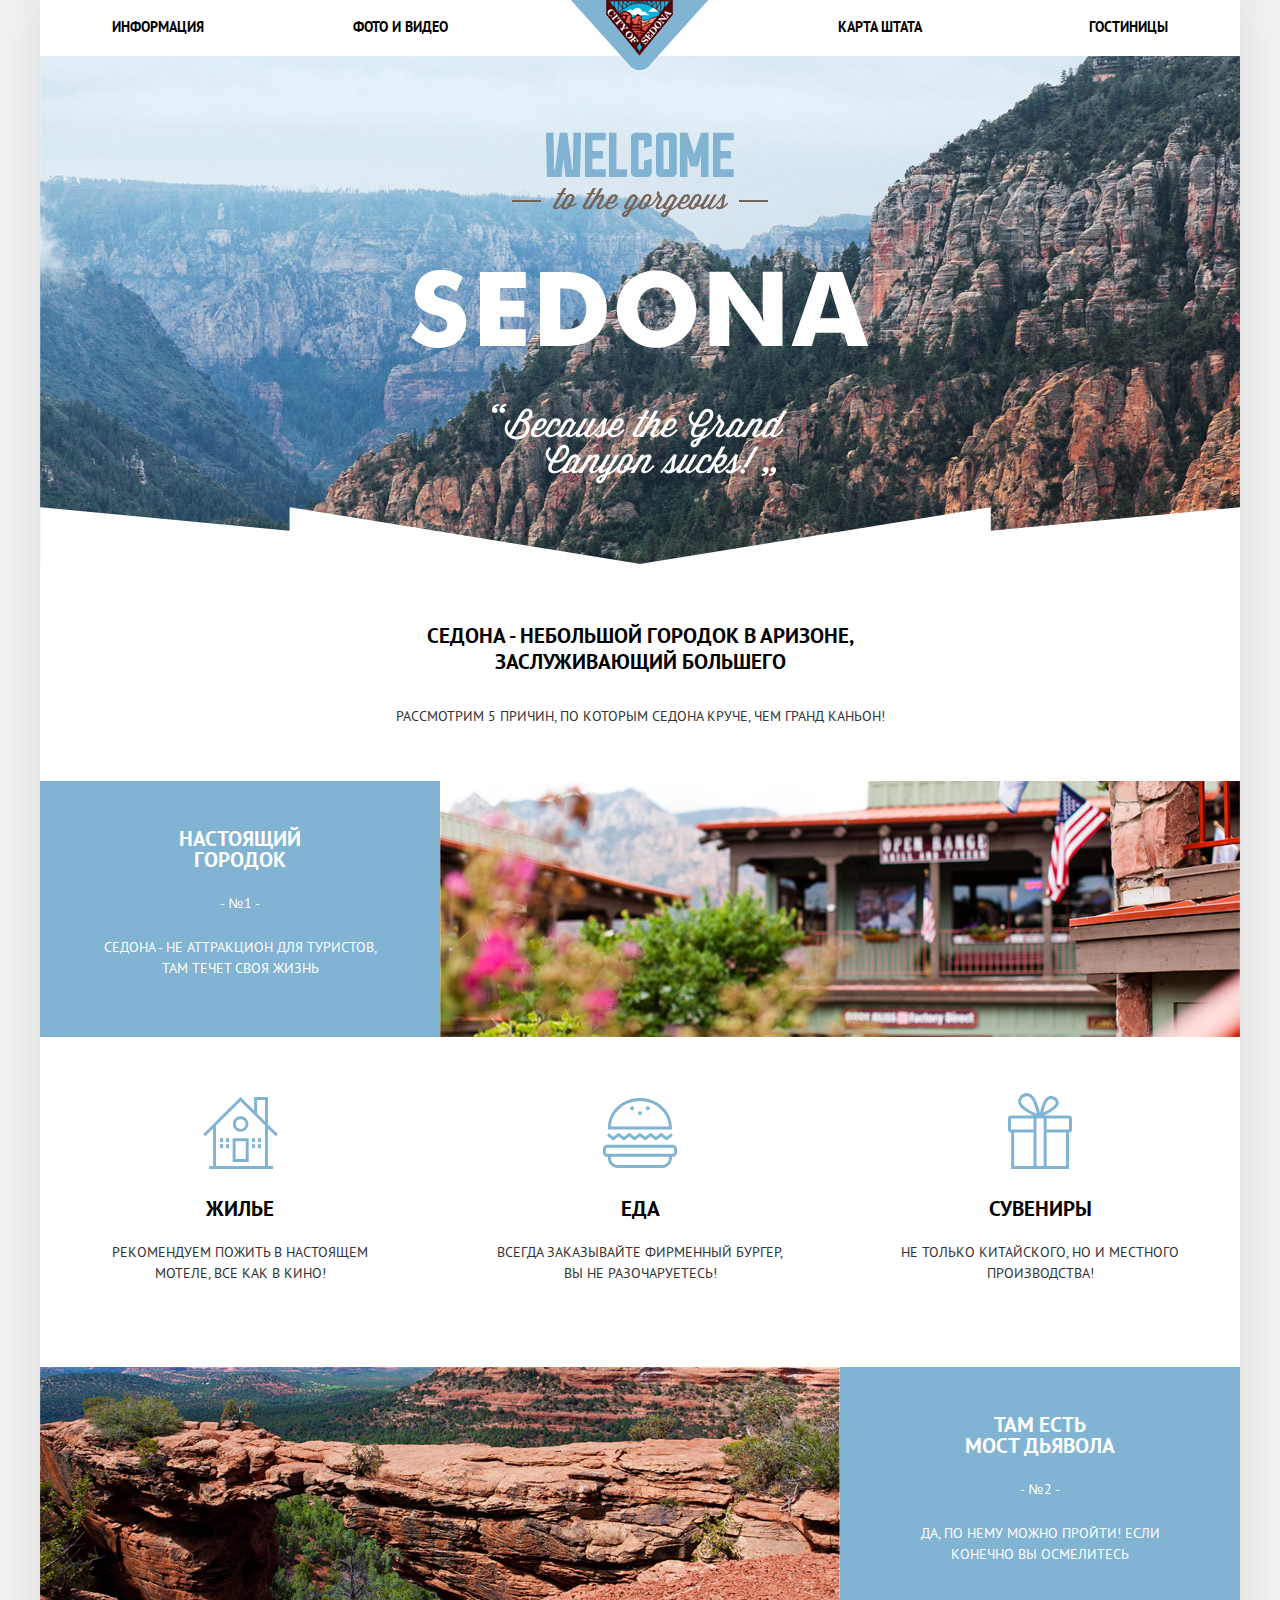
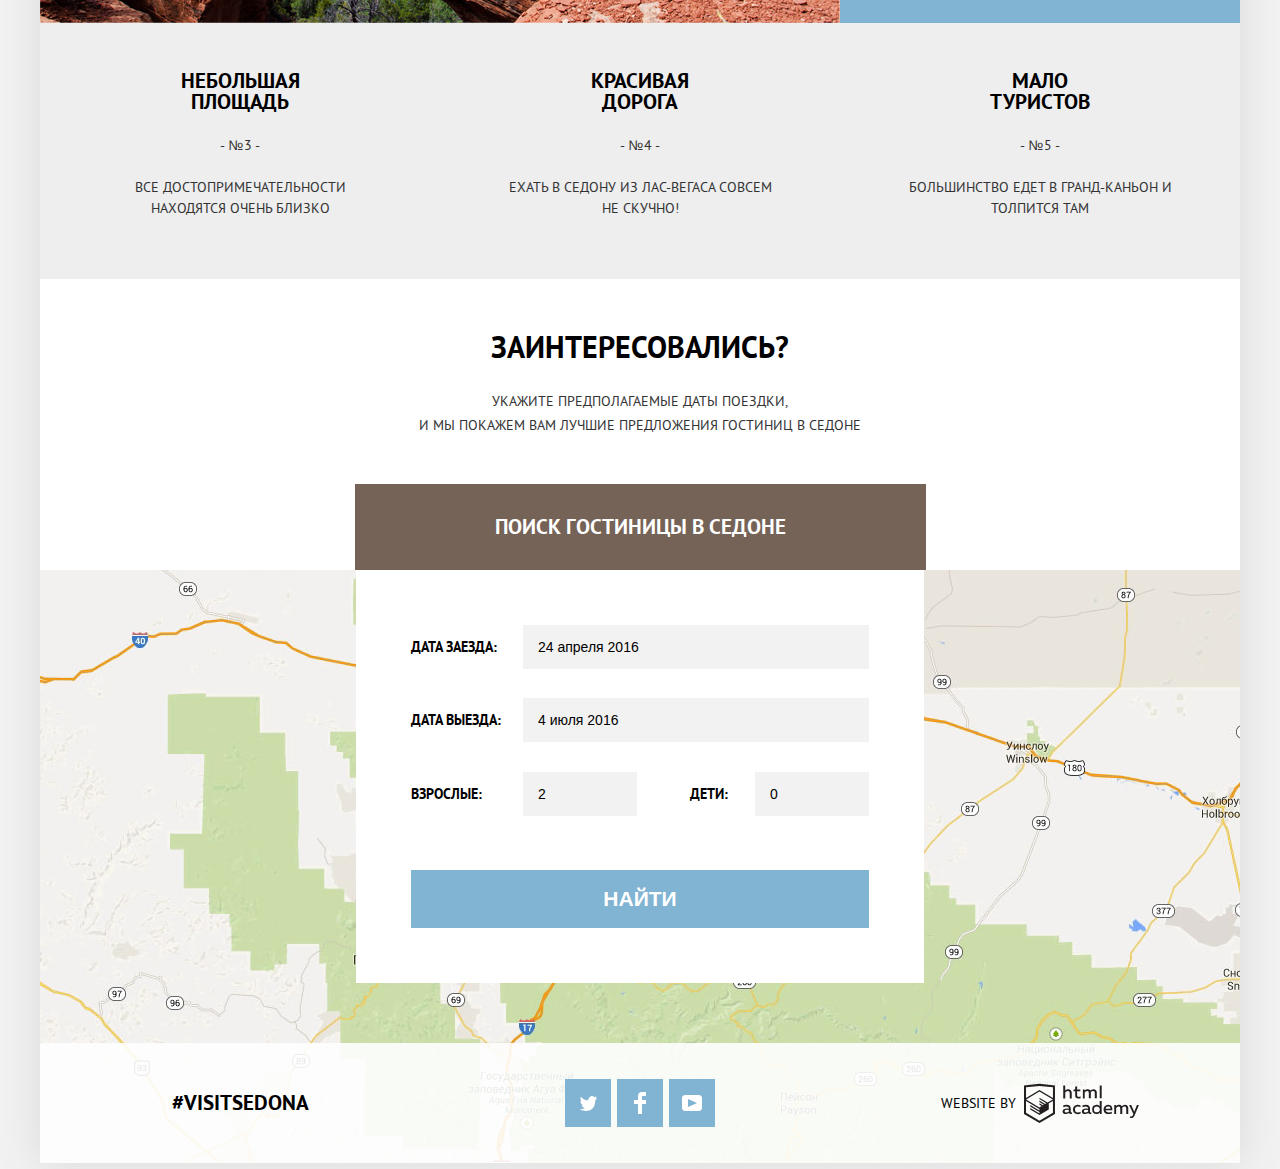
==== index.html @ fda029d0 "откатил руками через клонирование" ====
<!DOCTYPE html>
<html lang="ru">
  <head>
    <meta charset="utf-8">
    <title>HTML Academy: Седона</title>
    <link href="css/normalize.css" rel="stylesheet">
    <link href="css/style.css" rel="stylesheet">
  </head>
  <body>
    <div class="body-container">
      <header class="main-header">
          <nav class="main-nav">
            <ul class="nav-list">
              <li class="nav-item">
                <a class="nav-link" href="#">
                  Информация
                </a>
              </li>
              <li class="nav-item">
                <a class="nav-link" href="#">
                  Фото и видео
                </a>
              </li>
              <li class="nav-item">
                <a class="nav-link" href="#">
                  Карта штата
                </a>
              </li>
              <li class="nav-item">
                <a class="nav-link" href="hotels.html">
                  Гостиницы
                </a>
              </li>
            </ul>
          </nav>
          <div class="logo">
            <a class="logo-link">
              <img src="img/main-logo.png" width="138" height="70" alt="Логотип сайта Седона">
            </a>
          </div>

      </header>

      <main class="index-main">

        <h1 class="visually-hidden">
          Сайт маленького городка Седона
        </h1>

        <div class="welcome">
          <img src="img/welcome.jpg" width="1200" height="508" alt="Welcome to the gorgeous Sedona">
        </div>

        <section class="intro">
          <h2 class="intro-title">
            Седона - небольшой городок в Аризоне, заслуживающий большего
          </h2>
          <p class="intro-text">
            Рассмотрим 5 причин, по которым Седона круче, чем Гранд Каньон!
          </p>
        </section>

        <section class="features real-town">
          <div class="features-text">
            <h2 class="features-title">
              Настоящий городок
            </h2>
            <span>- №1 -</span>
            <p class="features-description">
              Седона - не аттракцион для туристов, там течет своя жизнь
            </p>
          </div>
          <div class="features-img">
            <img src="img/sedona-buildings.jpg" width="800px" height="256px" alt="домики в Седоне">
          </div>
        </section>

        <section class="features more">
          <h2 class="visually-hidden">Особенности</h2>
          <ul class="features-list">
            <li class="features-item">
              <h3>Жилье</h3>
              <p>Рекомендуем пожить в настоящем мотеле, все как в кино!</p>
            <li class="features-item">
              <h3>Еда</h3>
              <p>Всегда заказывайте фирменный бургер, вы не разочаруетесь!</p>
            </li>
            <li class="features-item">
              <h3>Сувениры</h3>
              <p>Не только китайского, но и местного производства!</p>
            </li>
          </ul>
        </section>

        <section class="features devil-bridge">
          <div class="features-img">
            <img src="img/devils-bridge.jpg" alt="мост дьявола">
          </div>
          <div class="features-text">
            <h2 class="features-title">Там есть<br>
              мост дьявола</h2>
            <span>- №2 -</span>
            <p class="features-description">Да, по нему можно пройти! Если конечно вы осмелитесь</p>
          </div>
        </section>

        <section class="features other">
          <h2 class="visually-hidden">Остальные особенности</h2>
          <ul class="other-list">
            <li class="other-item">
              <h2>Небольшая площадь</h2>
              <span>- №3 -</span>
              <p>Все достопримечательности находятся очень близко</p>
            </li>
            <li class="other-item">
              <h2>Красивая дорога</h2>
              <span>- №4 -</span>
              <p>Ехать в Седону из Лас-Вегаса совсем не скучно!</p>
            </li>
            <li class="other-item">
              <h2>Мало туристов</h2>
              <span>- №5 -</span>
              <p>Большинство едет в Гранд-Каньон и толпится там</p>
            </li>
          </ul>
        </section>

        <section class="find-hotel">
          <h2 class="visually-hidden">
            Поможем выбрать отель
          </h2>
          <p class="find-hotel-item find-hotel-title">
            <b>Заинтересовались?</b>
          </p>
          <p class="find-hotel-item find-hotel-text">
            Укажите предполагаемые даты поездки,<br>
            и мы покажем вам лучшие предложения гостиниц в Седоне
          </p>
          <div class="popup-button find-hotel-item">
            <a class="find-hotel-link" href="#">
              Поиск гостиницы в Седоне
            </a>
          </div>
        </section>


        <section class="map">
          <h2 class="visually-hidden">
            Карта штата
          </h2>

            <form class="find-hotel-form" action="https://echo.htmlacademy.ru" method="post">
              <div class="find-hotel-wrapper">
                <p class="check-in">
                  <label for="check-in">Дата заезда:</label>
                  <input type="text" name="check-in" id="check-in" value="24 апреля 2016">
                </p>
                <p class="check-out">
                  <label for="check-out">Дата выезда:</label>
                  <input type="text" name="check-out" id="check-out" value="4 июля 2016">
                </p>
                <div class="wrapper">
                  <p class="adults">
                    <label for="adults">Взрослые:</label>
                    <input type="text" name="adults" id="adults" value="2">
                  </p>
                  <p class="children">
                    <label for="children">Дети:</label>
                    <input type="text" name="children" id="children" value="0">
                  </p>
                </div>

                <button class="find-hotel-button" type="submit" name="find" id="find">Найти</button>
              </div>

            </form>

          <iframe width="1200" height="593" frameborder="0" style="border:0" src="https://www.google.com/maps/embed/v1/place?q=%D0%A1%D0%B5%D0%B4%D0%BE%D0%BD%D0%B0&key=AIzaSyDRhg9KqfWkUhL9L30UhYAd_TtZ0AKrPtI" allowfullscreen></iframe>
        </section>
      </main>

      <footer class="main-footer">
          <div class="hashtag">
            <a href="#">
              #VISITSEDONA
            </a>
          </div>

          <div class="social">
            <ul class="social-list">
              <li class="social-item">
                <a class="social-button" href="#"><span class="visually-hidden">Твиттер</span><svg xmlns="http://www.w3.org/2000/svg" xmlns:xlink="http://www.w3.org/1999/xlink" width="17" height="15" viewBox="0 0 17 15"><path fill="#FFF" d="M10.95.144c1.685-.496 2.984.27 3.577 1.179.673-.231 1.331-.481 2.011-.708a2.345 2.345 0 0 1-.857 1.768c.685.17 1.304-.491 1.304-.491-.169 1-1.006 1.788-1.563 2.024-.231 6.75-3.175 11.217-10.077 11.082h-.446c-.41 0-4.164-.46-4.898-1.887 2.271.196 3.893-.422 4.693-1.177-.96-.3-2.679-.477-2.979-2.95.349.106.564.228 1.19.119C1.705 8.247.374 7.53.448 5.33c.285.328 1.067.536 1.34.472C1.085 5.561-.182 2.442.894.85c1.818 1.854 3.735 3.606 7.152 3.773C8.254 2.33 9.183.793 10.95.144z"/></svg></a>
              </li>
              <li class="social-item">
                <a class="social-button" href="#"><span class="visually-hidden">Фейсбук</span><svg xmlns="http://www.w3.org/2000/svg" width="12" height="22" viewBox="0 0 12 22"><path fill="#FFF" d="M12 4V0H8a4 4 0 0 0-4 4v4H0v4h4v10h4V12h4V8H8V4h4z"/></svg></a>
              </li>
              <li class="social-item">
                <a class="social-button" href="#"><span class="visually-hidden">Ютуб</span><svg xmlns="http://www.w3.org/2000/svg" xmlns:xlink="http://www.w3.org/1999/xlink" width="20" height="16" viewBox="0 0 20 16"><path fill="#FFF" d="M17 0H3C1.35 0 0 1.35 0 3v10c0 1.65 1.35 3 3 3h14c1.65 0 3-1.35 3-3V3c0-1.65-1.35-3-3-3zM6.027 11.998V4.002L15.014 8l-8.987 3.998z"/></svg></a>
              </li>
            </ul>
          </div>

          <div class="copyright">
            <a class="copy-link" href="https://htmlacademy.ru/intensive/htmlcss">
              <span>Website by</span>
              <svg id="Layer_1" data-name="Layer 1" xmlns="http://www.w3.org/2000/svg" width="115px" height="41px" viewBox="0 0 108.08 36.85"><title>logo-htmlacademy-small1</title><path d="M44.61,26.88a2,2,0,0,0,.55-0.1v1.33a3.25,3.25,0,0,1-1.18.21,1.67,1.67,0,0,1-1.67-1,4.84,4.84,0,0,1-3.14,1.08c-1.51,0-2.91-.83-2.91-2.55,0-2.13,2-2.79,3.71-2.79a11.08,11.08,0,0,1,2.17.25v-0.3c0-1-.76-1.77-2.19-1.77a7.42,7.42,0,0,0-3,.64v-1.7a10.21,10.21,0,0,1,3.19-.55c2.36,0,3.81,1.12,3.81,3.65v3a0.54,0.54,0,0,0,.49.59h0.17Zm-6.44-1.13A1.35,1.35,0,0,0,39.63,27h0.11a3.39,3.39,0,0,0,2.41-1V24.58a9.72,9.72,0,0,0-1.81-.21c-1,0-2.16.33-2.16,1.38h0Zm12.36-6.11a5,5,0,0,1,2.57.64V22a4.08,4.08,0,0,0-2.3-.7,2.75,2.75,0,1,0,0,5.49,5,5,0,0,0,2.43-.64v1.71a6.27,6.27,0,0,1-2.76.57A4.21,4.21,0,0,1,46,24.51q0-.21,0-0.41a4.32,4.32,0,0,1,4.18-4.46h0.38Zm12.17,7.24a2,2,0,0,0,.55-0.1v1.33a3.25,3.25,0,0,1-1.18.21,1.67,1.67,0,0,1-1.67-1,4.84,4.84,0,0,1-3.14,1.08c-1.51,0-2.91-.83-2.91-2.55,0-2.13,2-2.79,3.71-2.79a11.08,11.08,0,0,1,2.17.25v-0.3c0-1-.76-1.77-2.19-1.77a7.42,7.42,0,0,0-3,.64v-1.7a10.21,10.21,0,0,1,3.19-.55c2.36,0,3.81,1.12,3.81,3.65v3a0.54,0.54,0,0,0,.49.59h0.17Zm-6.44-1.13A1.35,1.35,0,0,0,57.73,27h0.11a3.39,3.39,0,0,0,2.41-1V24.58a9.72,9.72,0,0,0-1.81-.21c-1.06,0-2.16.33-2.16,1.38h0ZM73,16V28.2H71.35V26.88a3.88,3.88,0,0,1-3.19,1.54,4.4,4.4,0,0,1,0-8.78,3.81,3.81,0,0,1,3,1.3V16H73Zm-4.53,5.22a2.76,2.76,0,1,0,0,5.52A2.86,2.86,0,0,0,71.15,25V23A2.91,2.91,0,0,0,68.49,21.27ZM79,19.64c3.31,0,4.46,2.68,3.92,5.09H76.7c0.21,1.5,1.67,2.11,3.19,2.11a6.11,6.11,0,0,0,2.64-.59v1.6a7.14,7.14,0,0,1-3,.57C77,28.42,74.78,27,74.78,24a4.18,4.18,0,0,1,4-4.39H79Zm0.09,1.54a2.28,2.28,0,0,0-2.44,2.1v0.06H81.3A2,2,0,0,0,79.13,21.18Zm5.73,7V19.87h1.65v1a3.81,3.81,0,0,1,2.78-1.27A2.86,2.86,0,0,1,91.89,21a4.12,4.12,0,0,1,2.91-1.33A3.06,3.06,0,0,1,98,23V28.2h-1.9V23.05a1.59,1.59,0,0,0-1.42-1.75H94.42a2.8,2.8,0,0,0-2.07,1.12V28.2h-1.9V23.05A1.59,1.59,0,0,0,89,21.31H88.8a3,3,0,0,0-2.21,1.29v5.63H84.86Zm21.31-8.33h1.9l-3.91,9.46c-0.9,2.17-2.09,2.86-3.35,2.86a4.76,4.76,0,0,1-1.1-.14V30.46a2.86,2.86,0,0,0,.85.12c0.9,0,1.58-.64,2.07-1.9l0.17-.42-4-8.4h2l2.86,6.29ZM38.73,1.46V6.22a3.81,3.81,0,0,1,2.7-1.14,3.25,3.25,0,0,1,3.44,3.4v5.15H43V8.72a1.81,1.81,0,0,0-1.61-2h-0.3a2.93,2.93,0,0,0-2.32,1.39v5.52h-1.9V1.46h1.9ZM49.94,2.31v3h3V6.91h-3v3.81c0,1.1.5,1.46,1.58,1.46a4.49,4.49,0,0,0,1.69-.33v1.6A6.8,6.8,0,0,1,51,13.8a2.55,2.55,0,0,1-2.86-2.74V6.89H46.58V5.26h1.5V2.74Zm5.4,11.31V5.28H57v1A3.81,3.81,0,0,1,59.77,5a2.86,2.86,0,0,1,2.6,1.33A4.12,4.12,0,0,1,65.28,5,3.06,3.06,0,0,1,68.44,8.4v5.21h-1.9V8.46a1.59,1.59,0,0,0-1.42-1.75H64.89a2.8,2.8,0,0,0-2.07,1.12v5.78h-1.9V8.46A1.59,1.59,0,0,0,59.5,6.71H59.27A3,3,0,0,0,57.06,8v5.63H55.34ZM71.17,1.45H73V13.6H71.17V1.45ZM14.71,0H14.55L0,1.54V28.21l14.55,8.66,14.55-8.66V1.54Zm12.5,27.1L14.55,34.64,1.9,27.12V16.18l12.59,7.5V25L5.86,19.9v1.31l8.68,5.21v1.39L5.87,22.65V24l8.68,5.21,8.75-5.24V18.31L27.2,16V27.12Zm0-12.53-3.48,2-1.6,1L14.51,13v1.31L21,18.23H21l-0.14.09-1,.54-5.37-3.2V17l4.24,2.52-1,.67-3.2-1.9v1.31l2.1,1.24L14.5,22.1,2,14.65,14.51,7.11Zm0-1.32L14.49,5.76,1.91,13.25v-10L14.56,1.92,27.21,3.25v10h0Z" transform="translate(0 -0.02)" fill="#231f20"/></svg>
            </a>
          </div>
      </footer>
    </div>
  </body>
</html>
---- css/style.css ----
@font-face {
 font-family: "PT Sans";
 font-style: normal;
 font-weight: normal;
 src: url("../fonts/ptsans.woff2") format("woff2"),
        url("../fonts/ptsans.woff") format("woff");
}

@font-face {
 font-family: "PT Sans";
 font-style: normal;
 font-weight: bold;
 src: url("../fonts/ptsansbold.woff2") format("woff2"),
        url("../fonts/ptsansbold.woff") format("woff");
}

body {
  margin: 0;
  padding: 0;

  font-family: "PT Sans", Arial, sans-serif;
  font-size: 14px;
  line-height: 21px;
  font-weight: 400;
  color: #333333;
  text-align: center;
  text-transform: uppercase;

  background-color: #f2f2f2;
}

a {
  text-decoration: none;
}

.body-container {
  width: 1200px;
  margin: 0 auto;
  box-shadow: 0 0 40px 2px #dbdbdb;
}

.visually-hidden {
  position: absolute;
  clip: rect(0 0 0 0);
  width: 1px;
  height: 1px;
  margin: -1px;
  …
}
/*-----------------------------header--------------------------*/

.main-header {
  font-size: 14px;
  line-height: 26px;
  font-weight: bold;
  color: #000000;

  background-color: #ffffff;
}

.nav-list {
  list-style: none;
}

.main-nav a {
  color: #000000;
}

.main-nav a:hover {
  color: #81b3d2;
}

.main-nav a:active {
  color: rgba(0, 0, 0, 0.3);
}

.nav-item-current a {
  color: #666666;
}

/*-----------------------главная страница---------------------*/

.welcome {
  margin: 0;
  padding: 0;
}

.intro {
  font-size: 14px;
  line-height: 26px;
  font-weight: 400;
  color: #333333;

  background-color: #ffffff;
}

.intro-title {
  font-size: 21px;
  line-height: 26px;
  font-weight: 700;
  vertical-align: bottom;
  color: #000000;
}

.real-town {
  font-size: 14px;
  line-height: 21px;
  font-weight: 400;
  color: #ffffff;

  background-color: #81b3d2;
}

.real-town h2 {
  font-size: 21px;
  line-height: 21px;
  font-weight: 700;
  color: #ffffff;
}

.more {
  font-size: 14px;
  line-height: 21px;
  font-weight: 400;
  color: #333333;

  background-color: #ffffff;
}

.more h3 {
  font-size: 21px;
  line-height: -height: 21px;
  font-weight: 700;
  color: #000000;
}

.features-list {
  list-style: none;
}

.devil-bridge {
  font-size: 14px;
  line-height: 21px;
  font-weight: 400;
  color: #ffffff;

  background-color: #81b3d2;
}

.devil-bridge h2 {
  font-size: 21px;
  line-height: 21px;
  font-weight: 700;
  color: #ffffff;
}

.other {
  font-size: 14px;
  line-height: 21px;
  font-weight: 400;
  color: #333333;

  background-color: #eeeeee;
}

.other-list {
  list-style: none;
}

.other h2 {
  font-size: 21px;
  line-height: 21px;
  font-weight: 700;
  color: #000000;
}

.find-hotel {
  font-size: 14px;
  line-height: 24px;
  font-weight: 400;
  color: #333333;

  background-color: #ffffff;
}

.find-hotel b {
  font-size: 30px;
  line-height: 36px;
  font-weight: 700;
  color: #000000;
}

.popup-button a {
  font-size: 21px;
  line-height: 26px;
  font-weight: 700;
  color: #ffffff;

  background-color: #766357;
}

.popup-button a:hover {
  background-color: #604e43;
}

.popup-button a:active {
  color: rgba(255, 255, 255, 0.3);

  background-color: #503e33;
}

.find-hotel-form {
  font-size: 14px;
  line-height: 26px;
  font-weight: 700;
  color: #000000;

  background-color: #ffffff;
}

.find-hotel-form input {
  padding: 14px 15px;
  background-color: #f2f2f2;
  border: 0;
}

.find-hotel-form input:hover {
  background-color: #ebebeb;
}

.find-hotel-form input:focus {
  padding: 12px 13px;
  background-color: #ffffff;
  border: 2px solid #e5e5e5;
}

.find-hotel-button {
  font-size: 21px;
  line-height: 26px;
  font-weight: 700;
  text-transform: uppercase;
  color: #ffffff;

  background-color: #81b3d2;
  border: 0;
}

.find-hotel-button:hover {
  color: #ffffff;
  background-color: #669ec0;
}

.find-hotel-button:active {
  color: rgba(255, 255, 255, 0.3);
  background-color: #5496bd;
}

/*---------------------------hotels------------------------------*/

.hotel-search {
  font-size: 14px;
  line-height: 21px;
  font-weight: 400;
  color: #ffffff;

  background-color: #81b3d2;
  background-image: url("../img/hotels.jpg");
  background-size: contain;
  background-repeat: no-repeat;
}

.infrastructure p {
  font-size: 16px;
  line-height: 21px;
  font-weight: 700;
  color: #ffffff;
}

.infrastructure-list {
  list-style: none;
}

.apartments p {
  font-size: 16px;
  line-height: 21px;
  font-weight: 700;
  color: #ffffff;
}

.apartments-list {
  list-style: none;
}

.amount p {
  font-size: 16px;
  line-height: 21px;
  font-weight: 700;
  color: #ffffff;
}

.show-hotels {
  font-size: 14px;
  line-height: 21px;
  font-weight: 400;
  color: #ffffff;
  text-transform: uppercase;

  background: transparent;
  border: 2px solid #ffffff;
  border-radius: 1px;
}

.show-hotels:hover {
  font-size: 16px;
  line-height: 21px;
  font-weight: 700;
  color: #000000;
  text-transform: uppercase;

  border: 0;
  background-color: #ffffff;
}

.result {
  font-size: 12px;
  line-height: 18px;
  font-weight: 400;
  color: #000000;

  background-color: #fefefe;
}

.result-find p {
  font-size: 21px;
  line-height: 26px;
  font-weight: 700;
  color: #000000;
}

.result-list {
  list-style: none;
}

.result-item a {
  font-size: 12px;
  line-height: 18px;
  font-weight: 400;
  color: rgba(0, 0, 0, 0.3);
  text-decoration: dotted underline;
}

.result-item a:hover {
  font-size: 12px;
  line-height: 18px;
  font-weight: 400;
  color: #99cccc;
  text-decoration: dotted underline;
}

.result-item a:active {
  font-size: 12px;
  line-height: 18px;
  font-weight: 400;
  color: #000000;
  text-decoration: none;
}

.result-item-current a {
    color: #99cccc;
    text-decoration: none;
}

.sort-buttons-list {
  list-style: none;
}

.catalog-list {
  list-style: none;
}

.catalog-item {
  font-size: 14px;
  line-height: 21px;
  font-weight: 400;
  color: #000000;
  text-align: left;

  background-color: #ffffff;
}

.hotel-name a {
  font-size: 21px;
  line-height: 26px;
  font-weight: 700;
  color: #000000;
}

.hotel-name a:hover {
  color: #99cccc;
}

.hotel-name a:active {
  color: rgba(0, 0, 0, 0.3);
}

.more-info a {
  padding: 3px 17px;

  font-size: 14px;
  line-height: 21px;
  font-weight: 700;
  color: #ffffff;

  background-color: #81b3d2;
}

.more-info a:hover {
  background-color: #669ec0;
}

.more-info a:active {
  color: rgba(255, 255, 255, 0.3);
  background-color: #5496bd;
}

.book a {
  padding: 3px 17px;

  font-size: 14px;
  line-height: 21px;
  font-weight: 700;
  color: #ffffff;

  background-color: #766357;
}

.book a:hover {
  background-color: #604e43;
}

.book a:active {
  color: rgba(255, 255, 255, 0.3);
  background-color: #503e33;
}

.rating {
  margin-right: 1px;
  padding: 3px 13px 3px 16px;

  font-size: 14px;
  line-height: 21px;
  font-weight: 400;
  color: #666666;

  background-color: #f2f2f2;
}

.rating p {
  display: inline-block;
  margin: 0;
  padding: 0;
}



/*--------------------------footer------------------------------*/
.main-footer {
  background-color: rgba(254, 254, 254, 0.9);
}

.hashtag a {
  font-size: 21px;
  line-height: 26px;
  font-weight: 700;
  color: #000000;
}

.social-list {
  list-style: none;
}

.social-button {
  background-color: #81b3d2;
}

.social-button:hover {
  background-color: #669ec0;
}

.social-button:active {
  background-color: #5496bd;
}

.copyright a {
  font-size: 14px;
  line-height: 26px;
  font-weight: 400;
  color: #000000;
}

/*--------------------строим сетку----------------------------------*/



.main-nav .nav-list {
  display: flex;
  margin: 0;
  padding: 0;
  align-items: center;
}

.main-nav li {
  flex-basis: 240px;
  box-sizing: border-box;
  padding-top: 14px;
  padding-bottom: 16px;
}

.main-nav li:first-child {
  padding-left: 72px;
  text-align: left;
}

.main-nav li:last-child {
  padding-right: 72px;
  text-align: right;
}

.main-nav li:nth-child(2) {
  margin-right: 240px;
}

.logo {
  position: absolute;
  top: 0;
  left: 50%;
  transform: translateX(-50%);
}

.welcome {
  line-height: 0;
}

.intro {
  padding-top: 59px;
  padding-bottom: 52px;
}

.intro h2 {
  width: 450px;
  margin: auto;
  margin-bottom: 28px;
}

.intro p {
  margin: auto;
}

.real-town {
  display: flex;
}

.real-town .features-text {
  width: 400px;
  padding-top: 47px;
  padding-bottom: 58px;
}

.real-town .features-img {
  width: 800px;
}

.features-img img {
  max-width: 100%;
}

.features-img {
  line-height: 0;
}

.real-town h2 {
  width: 124px;
  margin: auto;
  margin-bottom: 23px;
}

.real-town span {
  display: inline-block;
  margin-bottom: 23px;
}

.real-town p {
  width: 282px;
  margin: auto;
}

.more .features-list {
  margin: 0;
  padding: 0;
  display: flex;
}

.more li {
  flex-basis: 400px;
  padding-bottom: 83px;
}

.more h3 {
  margin: auto;
  margin-bottom: 23px;
}

.more p {
  width: 287px;
  margin: auto;
}

.more li:first-child {
  padding-top: 60px;
}

.more li:nth-child(2) {
  padding-top: 61px;
}

.more li:last-child {
  padding-top: 56px;
}

.more li:first-child::before {
  content: "";
  display: block;
  width: 75px;
  height: 72px;
  margin: 0 auto;
  background: url("../img/icon-home.svg") no-repeat;
  margin-bottom: 29px;
}

.more li:nth-child(2)::before {
  content: "";
  display: block;
  width: 74px;
  height: 70px;
  margin: 0 auto;
  background: url("../img/icon-burger.svg") no-repeat;
  margin-bottom: 30px;
}

.more li:last-child::before {
  content: "";
  display: block;
  width: 64px;
  height: 76px;
  margin: 0 auto;
  background: url("../img/icon-gift.svg") no-repeat;
  margin-bottom: 29px;
}



.features-list {
  display: flex;
  align-items: center;
}





.devil-bridge {
  display: flex;
}

.devil-bridge .features-text {
  width: 400px;
  padding-top: 47px;
  padding-bottom: 58px;
}

.devil-bridge .features-img {
  width: 800px;
}

.devil-bridge h2 {
  margin: auto;
  margin-bottom: 23px;
}

.devil-bridge span {
  display: inline-block;
  margin-bottom: 23px;
}

.devil-bridge p {
  width: 304px;
  margin: auto;
}

.other .other-list {
  margin: 0;
  padding: 0;
  padding-top: 47px;
  padding-bottom: 60px;
  display: flex;
}

.other li {
  flex-basis: 400px;
}

.other-item h2 {
  width: 120px;
  margin: auto;
  margin-bottom: 23px;
}

.other-item span {
  display: inline-block;
  margin-bottom: 21px;
}

.other-item p {
  width: 267px;
  margin: auto;
}

.find-hotel {
  padding-top: 50px;
  padding-bottom: 0;
}

.find-hotel-title {
  margin: auto;
  margin-bottom: 24px;
}

.find-hotel-text {
  margin: auto;
  margin-bottom: 47px;
}

.find-hotel .popup-button a {
  display: inline-block;
  padding: 30px 140px 30px 140px;
}


.map {
  position: relative;
  width: 100%;
  height: 593px;

  background-color: #cbdda9;
  background-image: url("../img/map.jpg");
  background-repeat: no-repeat;
  background-position: -250px -150px;
}

.find-hotel-form {
  position: absolute;
  padding: 55px 0;
  width: 568px;
  top: 0;
  left: 316px;
}

.find-hotel-wrapper {
  width: 458px;
  margin: 0 auto;

  text-align: left;
}

.find-hotel-form p {
  margin: 0;
  padding: 0;
}

.find-hotel-form .check-in {
  display: flex;
  justify-content: space-between;
  width: 100%;
  margin-bottom: 29px;
}

.check-in label {
  align-self: center;
}

.check-in input {
  box-sizing: border-box;
  width: 346px;
}

.find-hotel-form .check-out {
  display: flex;
  justify-content: space-between;
  width: 100%;
  margin-bottom: 30px;
}

.check-out label {
  align-self: center;
}

.check-out input {
  box-sizing: border-box;
  width: 346px;
}

.find-hotel-form .wrapper {
  display: flex;
  justify-content: space-between;
  margin-bottom: 54px;
}

.find-hotel-form .adults {
  display: flex;
  justify-content: space-between;
  width: 226px;
}

.adults label {
  align-self: center;
}

.adults input {
  display: inline-block;
  box-sizing: border-box;
  width: 114px;
}

.find-hotel-form .children {
  display: flex;
  justify-content: space-between;
  width: 179px;
}

.children label {
  align-self: center;
}

.children input {
  box-sizing: border-box;
  width: 114px;
}

.find-hotel-button {
  width: 100%;
  padding-top: 16px;
  padding-bottom: 16px;
}

/*--------------------------hotels------------------------------*/

.hotels-main {
  text-align: left;
}

.hotel-search-container {
  width: 1056px;
  margin: auto;
  /*временно для сетки: */
  background-color: rgba(28, 194, 30, 0.3);
}

.search-form {
  display: flex;
}

.infrastructure {
  margin-right: 115px;
}

.infrastructure ul {
  padding: 0;
}

.apartments ul {
  padding: 0;
}

.amount {
  margin-left: auto;
}





.result-container {
  display: flex;
  width: 1056px;
  margin: auto;
  justify-content: flex-start;
  align-items: center;
}

.result-find {
  width: 135px;
  padding: 30px 0;
  margin-right: 29px;
  text-align: left;
}

.result-find p {
  margin: 0;
  padding: 0;
}

.result-sort {
  width: 75px;
  margin: 0;
  margin-right: 40px;
  padding: 36px 0 32px 0;
}

.result-sort p {
  margin: 0;
  padding: 0;
}

.result-list {
  padding: 36px 0 32px 0;
}

.result-list ul {
  display: flex;
  margin: 0;
  padding: 0;
  list-style: none;
}

.result-list li {
  width: 81px;
}

.sort-buttons-container {
  margin-left: auto;
  width: 34px;
  margin-right: 1px;
  line-height: 12px;
}

.sort-buttons-list {
  display: flex;
  margin: 0;
  padding: 0;
}



.sort-button {
  position: relative;
  display: inline-block;
  width: 17px;
  height: 11px;
}

.up-button::before {
  content: "";

  position: absolute;

  top: 1px;

  width: 11px;
  height: 10px;
  background-image: url("../img/icon-up-dir.svg");
  background-repeat: no-repeat;
  background-position: 0 0;
}

.down-button::before {
  content: "";

  position: absolute;
  left: 6px;

  width: 11px;
  height: 10px;
  background-image: url("../img/icon-down-dir.svg");
  background-repeat: no-repeat;
  background-position: 0 0;
}





.result-catalog {
  width: 100%;
  background-color: #fefefe;
}

.result-catalog .catalog-list {
  margin: 0;
  padding: 0;
  list-style: none;
}

.result-catalog li {
  border-top: 1px solid #e5e5e5;
}

.result-catalog li:last-child {
   border-bottom: 1px solid #e5e5e5;
}

.hotel-container {
  width: 1056px;
  margin: auto;
}

.catalog-item {
  display: flex;
}

.hotel {
  display: flex;
}

.hotel .hotel-rating {
  margin-left: auto;
  padding: 29px 0 30px 0;
}

.hotel .hotel-column {
  display: flex;
  flex-wrap: wrap;
  width: 363px;
  padding: 24px 0 31px 0;
}

.hotel-column h1 {
  width: 100%;
  margin: 0;
}

.hotel-column .type {
  display: inline-block;
  width: 110px;
  height: 35px;
  margin-right: 6px;
}

.hotel-column .price {
  width: calc(100% - 116px);
  height: 35px;
}

.hotel-column .more-info {
  min-width: 110px;
  margin-right: 6px;
}






.more-info {
  display: inline-block;
}

.book {
  display: inline-block;
}

.hotel .hotel-photo {
  order: -1;
  margin-right: 30px;
  padding: 30px 0;
}

.hotel .stars-count {
  width: 111px;
  height: 17px;
  margin-bottom: 47px;
}


/*--------------------------footer------------------------------*/

.main-footer {
  display: flex;
  position: relative;
  margin-top: -120px;
}

.main-footer div {
  flex-basis: 400px;
  margin: auto;
}

.hotels-footer {
  display: flex;
}

.hotels-footer div {
  flex-basis: 400px;
  margin: auto;
}

.social-list {
  display: flex;
  width: 150px;
  flex-wrap: wrap;
  justify-content: space-between;
  margin: 36px auto;
  padding: 0;

  list-style: none;
}

.social-button {
  display: flex;
  align-items: center;
  justify-content: center;
  width: 46px;
  height: 48px;

  background-color: #81b3d2;
}

.social-button:focus path {
  fill: rgba(136, 182, 209, 0.3);
}

.copy-link {
  display: flex;
  justify-content: center;
  align-items: center;
}

.copy-link span {
  display: inline-block;
  margin-right: 8px;
}

.copy-link span:hover {
  visibility: hidden;
}

.copy-link span:active {
  visibility: hidden;
}

.copy-link:hover path {
  fill: #81b3d2;
}

.copy-link:active path {
  fill: #bdbbbc;
}
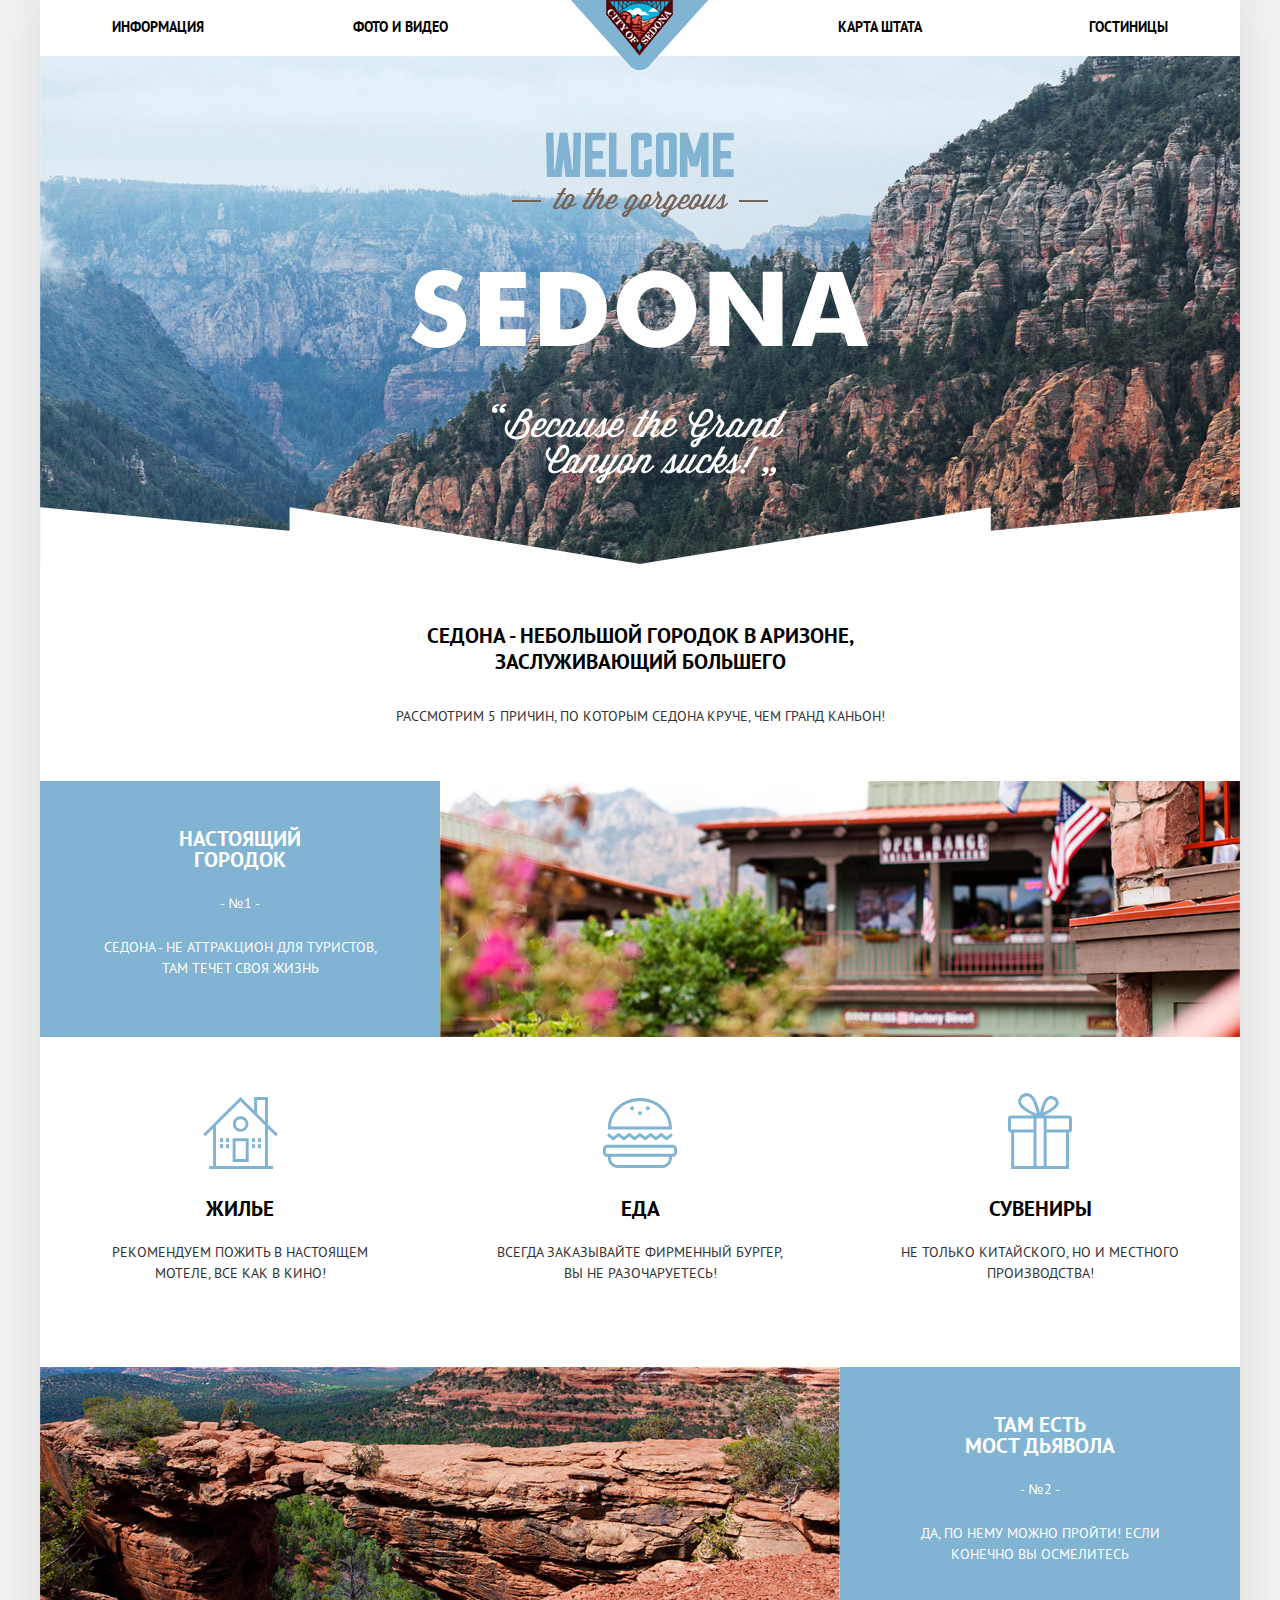
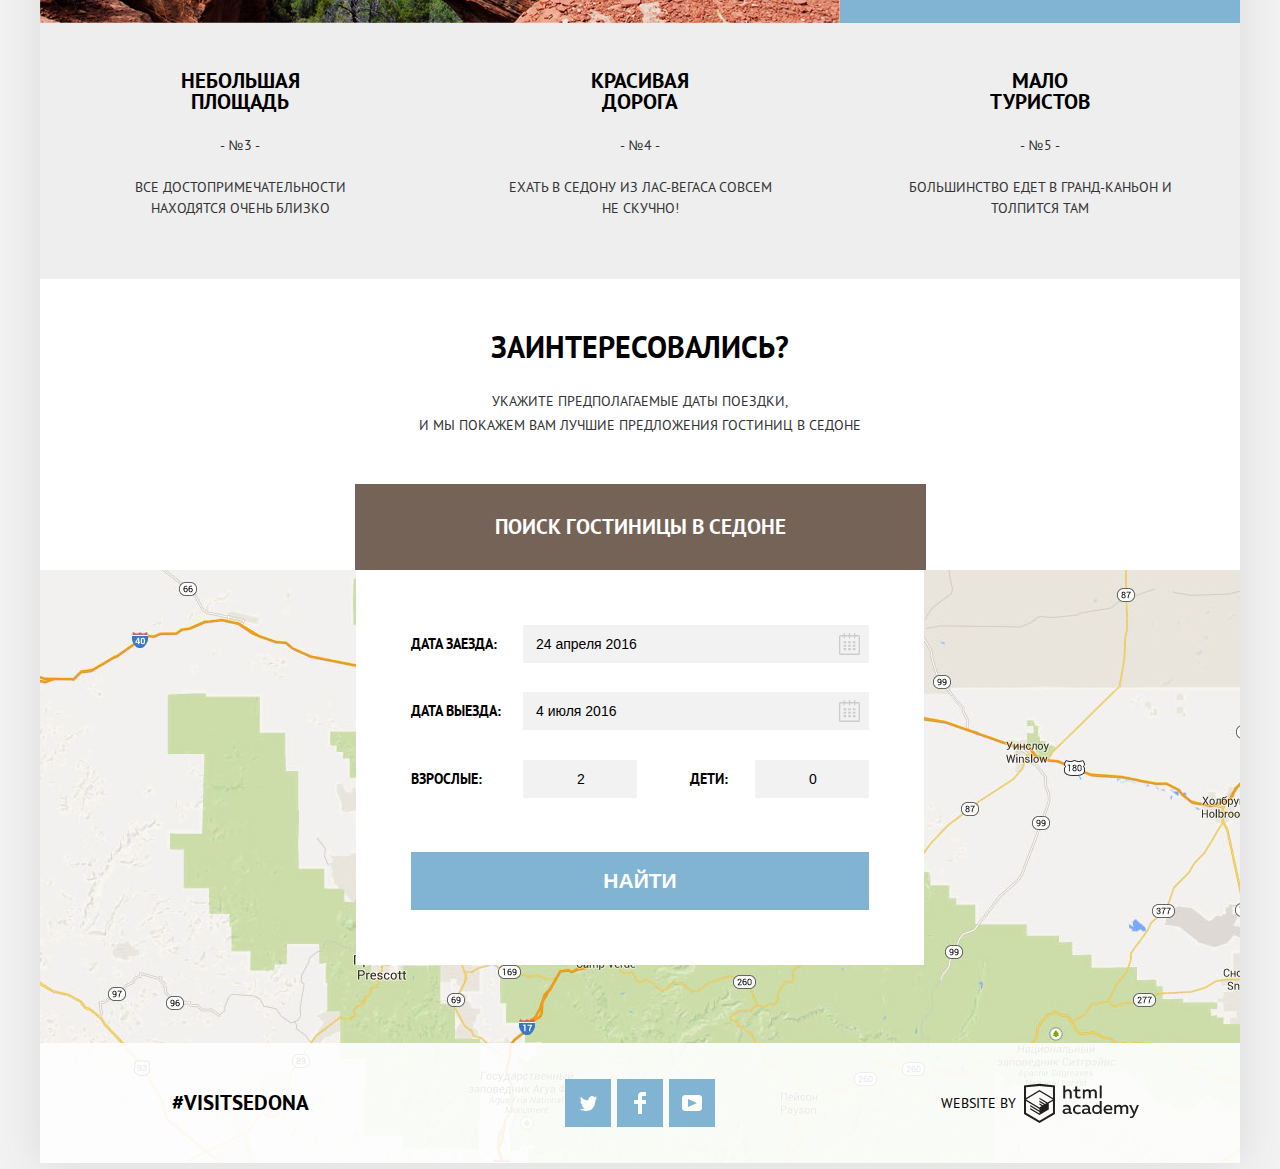
==== commit c45458b9: "календарики в инпутах сделаны полностью" ====
--- a/index.html
+++ b/index.html
@@ -154,10 +154,12 @@
                 <p class="check-in">
                   <label for="check-in">Дата заезда:</label>
                   <input type="text" name="check-in" id="check-in" value="24 апреля 2016">
+                  <button type="button" class="btn-calendar"><span class="visually-hidden">Календарь</span></button>
                 </p>
                 <p class="check-out">
                   <label for="check-out">Дата выезда:</label>
                   <input type="text" name="check-out" id="check-out" value="4 июля 2016">
+                  <button type="button" class="btn-calendar"><span class="visually-hidden">Календарь</span></button>
                 </p>
                 <div class="wrapper">
                   <p class="adults">
--- a/css/style.css
+++ b/css/style.css
@@ -782,6 +782,35 @@
   justify-content: space-between;
   width: 100%;
   margin-bottom: 29px;
+  position: relative;
+}
+
+.btn-calendar {
+  width: 38px;
+  height: 38px;
+  border: none;
+  border-radius: 0;
+  position: absolute;
+  right: 0;
+  background-color: transparent;
+}
+
+.btn-calendar::before {
+  content: "";
+  position: absolute;
+  top: 8px;
+  left: 8px;
+  width: 21px;
+  height: 22px;
+  background: url("../img/calendar.svg") no-repeat;
+}
+
+.btn-calendar:hover::before {
+  background: url("../img/calendar-hover.svg") no-repeat;
+}
+
+.btn-calendar:active::before {
+  background: url("../img/calendar-active.svg") no-repeat;
 }
 
 .check-in label {
@@ -791,6 +820,10 @@
 .check-in input {
   box-sizing: border-box;
   width: 346px;
+  height: 38px;
+  padding: 6px 41px 6px 13px;
+  font-size: 14px;
+  line-height: 26px;
 }
 
 .find-hotel-form .check-out {
@@ -798,6 +831,7 @@
   justify-content: space-between;
   width: 100%;
   margin-bottom: 30px;
+  position: relative;
 }
 
 .check-out label {
@@ -807,6 +841,10 @@
 .check-out input {
   box-sizing: border-box;
   width: 346px;
+  height: 38px;
+  padding: 6px 41px 6px 13px;
+  font-size: 14px;
+  line-height: 26px;
 }
 
 .find-hotel-form .wrapper {
@@ -816,6 +854,7 @@
 }
 
 .find-hotel-form .adults {
+  position: relative;
   display: flex;
   justify-content: space-between;
   width: 226px;
@@ -826,9 +865,12 @@
 }
 
 .adults input {
-  display: inline-block;
   box-sizing: border-box;
   width: 114px;
+  height: 38px;
+  padding: 6px 41px 6px 54px;
+  font-size: 14px;
+  line-height: 26px;
 }
 
 .find-hotel-form .children {
@@ -844,6 +886,10 @@
 .children input {
   box-sizing: border-box;
   width: 114px;
+  height: 38px;
+  padding: 6px 41px 6px 54px;
+  font-size: 14px;
+  line-height: 26px;
 }
 
 .find-hotel-button {
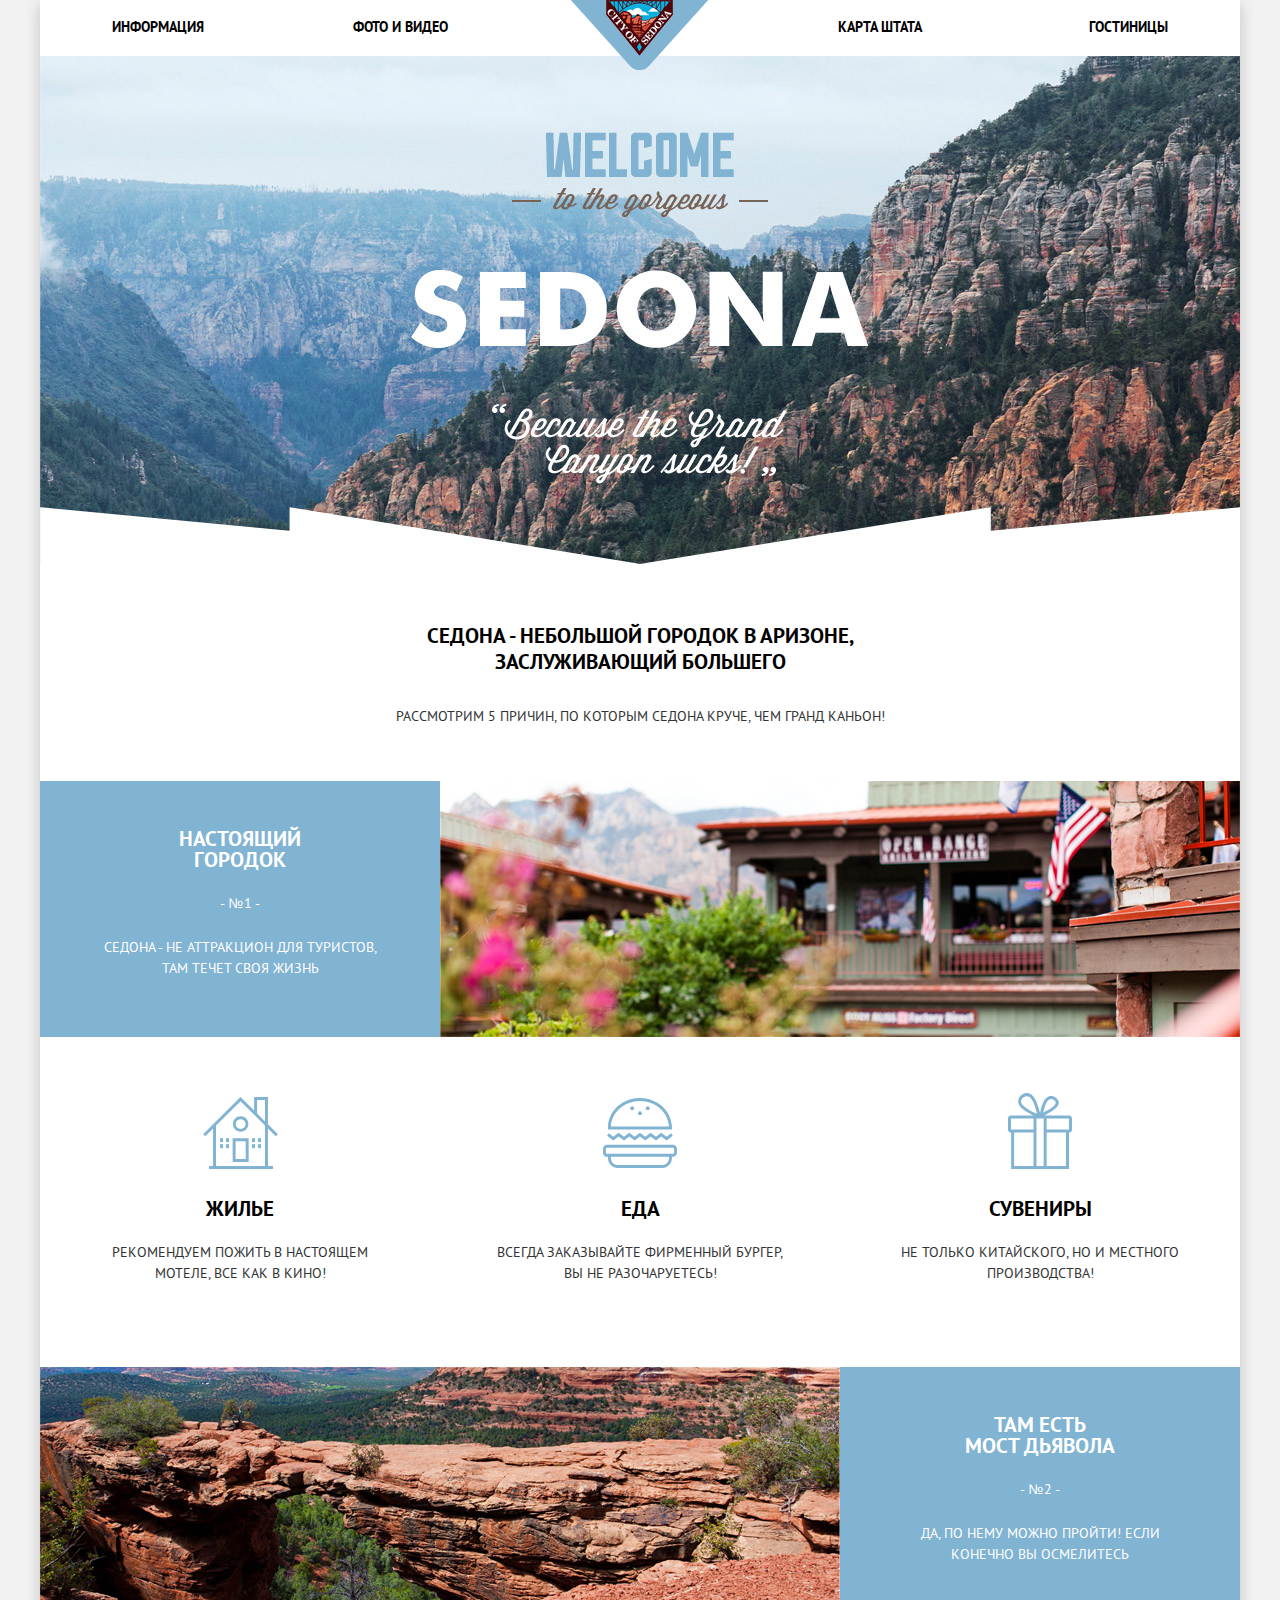
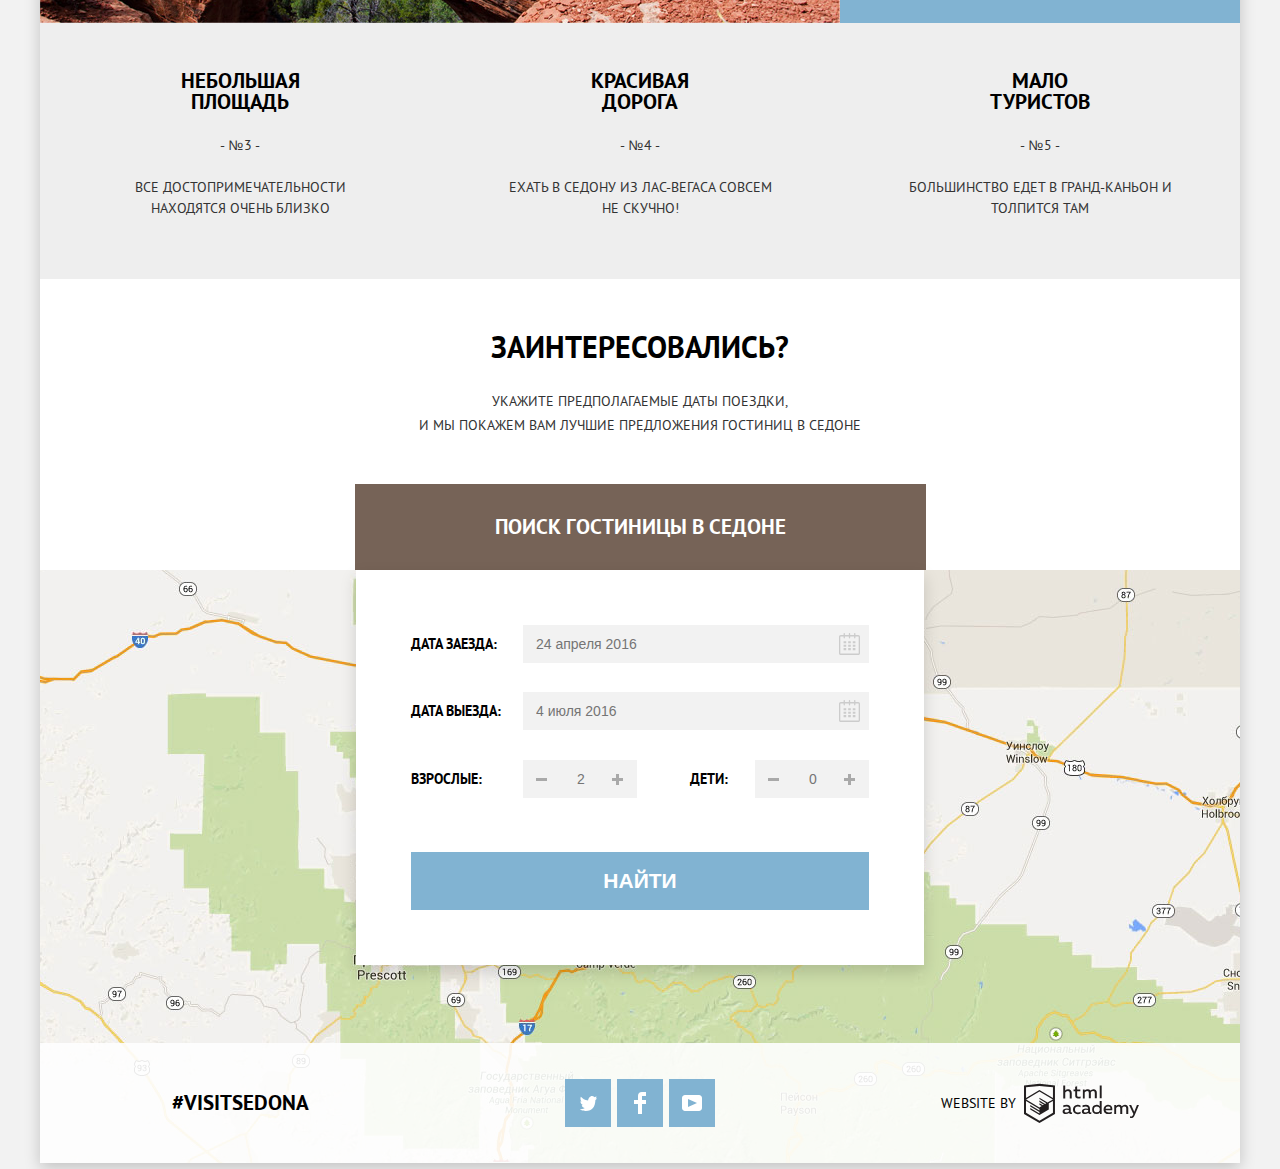
==== commit 38bf8623: "главная готова. Отели - готовы без первой формы." ====
--- a/index.html
+++ b/index.html
@@ -153,22 +153,26 @@
               <div class="find-hotel-wrapper">
                 <p class="check-in">
                   <label for="check-in">Дата заезда:</label>
-                  <input type="text" name="check-in" id="check-in" value="24 апреля 2016">
+                  <input type="text" name="check-in" id="check-in" placeholder="24 апреля 2016">
                   <button type="button" class="btn-calendar"><span class="visually-hidden">Календарь</span></button>
                 </p>
                 <p class="check-out">
                   <label for="check-out">Дата выезда:</label>
-                  <input type="text" name="check-out" id="check-out" value="4 июля 2016">
+                  <input type="text" name="check-out" id="check-out" placeholder="4 июля 2016">
                   <button type="button" class="btn-calendar"><span class="visually-hidden">Календарь</span></button>
                 </p>
                 <div class="wrapper">
                   <p class="adults">
                     <label for="adults">Взрослые:</label>
-                    <input type="text" name="adults" id="adults" value="2">
+                    <input type="text" name="adults" id="adults" placeholder="2">
+                    <button tupe="button" class="btn btn-minus"><span class="visually-hidden">минус</span></button>
+                    <button tupe="button" class="btn btn-plus"><span class="visually-hidden">плюс</span></button>
                   </p>
                   <p class="children">
                     <label for="children">Дети:</label>
-                    <input type="text" name="children" id="children" value="0">
+                    <input type="text" name="children" id="children" placeholder="0">
+                    <button tupe="button" class="btn btn-minus"><span class="visually-hidden">минус</span></button>
+                    <button tupe="button" class="btn btn-plus"><span class="visually-hidden">плюс</span></button>
                   </p>
                 </div>
 
--- a/css/style.css
+++ b/css/style.css
@@ -33,10 +33,15 @@
   text-decoration: none;
 }
 
+img {
+  width: 100%;
+  height: auto;
+}
+
 .body-container {
   width: 1200px;
   margin: 0 auto;
-  box-shadow: 0 0 40px 2px #dbdbdb;
+  box-shadow: 0px 5px 15px 0px rgba(0, 0, 0, 0.2);
 }
 
 .visually-hidden {
@@ -219,7 +224,6 @@
 }
 
 .find-hotel-form input {
-  padding: 14px 15px;
   background-color: #f2f2f2;
   border: 0;
 }
@@ -229,7 +233,6 @@
 }
 
 .find-hotel-form input:focus {
-  padding: 12px 13px;
   background-color: #ffffff;
   border: 2px solid #e5e5e5;
 }
@@ -404,7 +407,7 @@
 }
 
 .more-info a {
-  padding: 3px 17px;
+  padding: 4px 17px;
 
   font-size: 14px;
   line-height: 21px;
@@ -424,7 +427,7 @@
 }
 
 .book a {
-  padding: 3px 17px;
+  padding: 4px 17px;
 
   font-size: 14px;
   line-height: 21px;
@@ -763,6 +766,8 @@
   width: 568px;
   top: 0;
   left: 316px;
+  box-shadow: 0px 7px 15px 0px rgba(0, 0, 0, 0.15);
+
 }
 
 .find-hotel-wrapper {
@@ -860,6 +865,45 @@
   width: 226px;
 }
 
+.adults .btn {
+  width: 38px;
+  height: 38px;
+  border: none;
+  border-radius: 0;
+  background-color: transparent;
+  position: absolute;
+}
+
+.adults .btn::before , .adults .btn::after {
+  content: "";
+  position: absolute;
+  top: 18px;
+  left: 13px;
+  width: 11px;
+  height: 3px;
+  background-color: #a9a9a9;
+}
+
+.adults .btn-plus::after {
+  transform: rotate(90deg);
+}
+
+.adults .btn:hover::before , .adults .btn:hover::after {
+  background-color: #000000;
+}
+
+.adults .btn:active::before , .adults .btn:active::after {
+  background-color: #81b3d2;
+}
+
+.adults .btn-minus {
+  right: 76px;
+}
+
+.adults .btn-plus {
+  right: 0;
+}
+
 .adults label {
   align-self: center;
 }
@@ -877,6 +921,46 @@
   display: flex;
   justify-content: space-between;
   width: 179px;
+  position: relative;
+}
+
+.children .btn {
+  width: 38px;
+  height: 38px;
+  border: none;
+  border-radius: 0;
+  background-color: transparent;
+  position: absolute;
+}
+
+.children .btn::before , .children .btn::after {
+  content: "";
+  position: absolute;
+  top: 18px;
+  left: 13px;
+  width: 11px;
+  height: 3px;
+  background-color: #a9a9a9;
+}
+
+.children .btn-plus::after {
+  transform: rotate(90deg);
+}
+
+.children .btn:hover::before , .children .btn:hover::after {
+  background-color: #000000;
+}
+
+.children .btn:active::before , .children .btn:active::after {
+  background-color: #81b3d2;
+}
+
+.children .btn-minus {
+  right: 76px;
+}
+
+.children .btn-plus {
+  right: 0;
 }
 
 .children label {
@@ -1008,16 +1092,25 @@
   content: "";
 
   position: absolute;
-
   top: 1px;
 
   width: 11px;
   height: 10px;
-  background-image: url("../img/icon-up-dir.svg");
+  background-image: url("../img/up-dir.svg");
   background-repeat: no-repeat;
   background-position: 0 0;
 }
 
+.up-button:hover::before {
+  background-image: url("../img/up-dir-hover.svg");
+
+}
+
+.up-button:active::before {
+  background-image: url("../img/up-dir-active.svg");
+
+}
+
 .down-button::before {
   content: "";
 
@@ -1026,11 +1119,20 @@
 
   width: 11px;
   height: 10px;
-  background-image: url("../img/icon-down-dir.svg");
+  background-image: url("../img/down-dir-active.svg");
   background-repeat: no-repeat;
   background-position: 0 0;
 }
 
+.down-button:hover::before {
+  background-image: url("../img/down-dir-hover.svg");
+
+}
+
+.down-button:active::before {
+  background-image: url("../img/down-dir-active.svg");
+
+}
 
 
 
@@ -1120,12 +1222,33 @@
   padding: 30px 0;
 }
 
-.hotel .stars-count {
-  width: 111px;
-  height: 17px;
-  margin-bottom: 47px;
-}
-
+.hotel-photo img {
+  display: block;
+}
+
+.hotel-photo a {
+  margin: 0;
+  padding: 0;
+}
+
+.hotel-rating {
+  display: flex;
+  flex-direction: column;
+  justify-content: space-between;
+  height: 91px;
+}
+
+.hotel-rating .stars-count {
+  display: flex;
+}
+
+.stars-count svg:first-of-type {
+  margin-left: auto;
+}
+
+.stars-count svg:not(:last-of-type) {
+  padding-right: 6px;
+}
 
 /*--------------------------footer------------------------------*/
 
@@ -1185,14 +1308,6 @@
   margin-right: 8px;
 }
 
-.copy-link span:hover {
-  visibility: hidden;
-}
-
-.copy-link span:active {
-  visibility: hidden;
-}
-
 .copy-link:hover path {
   fill: #81b3d2;
 }
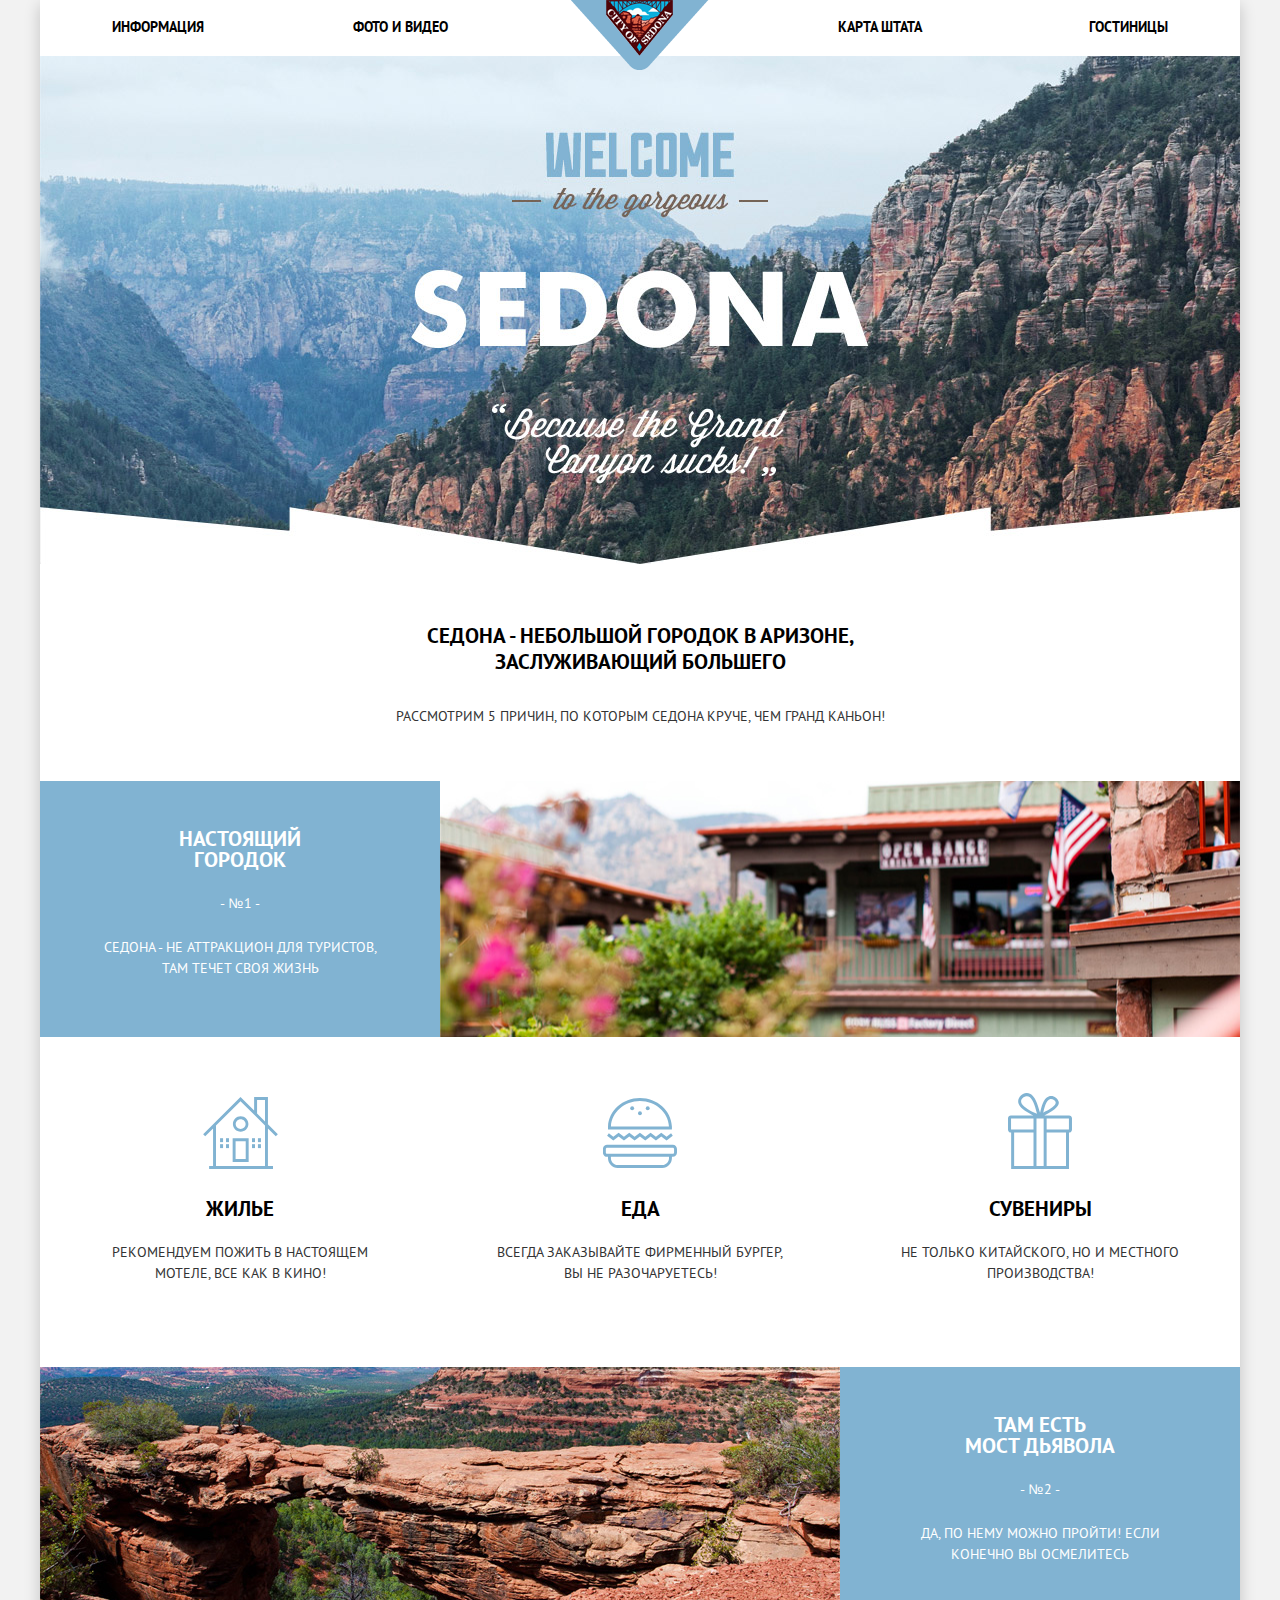
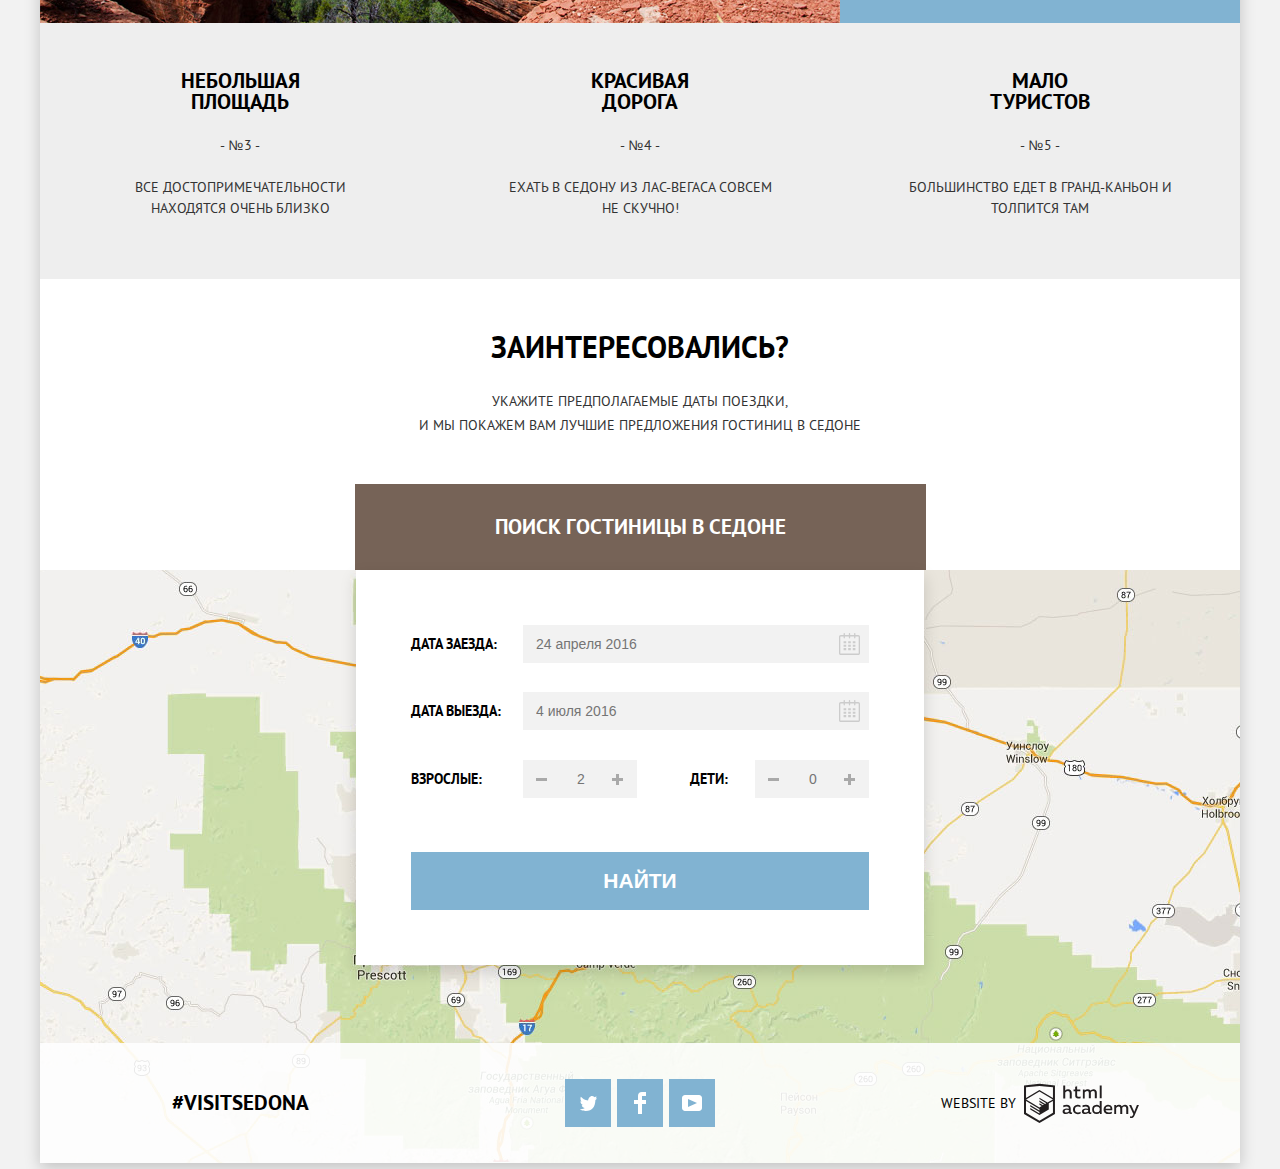
==== commit 8acf4655: "верстка страниц завершена, ошибки в IE исправлены. Осталось подключить JS и сделать минимизацию файл" ====
--- a/index.html
+++ b/index.html
@@ -71,7 +71,7 @@
             </p>
           </div>
           <div class="features-img">
-            <img src="img/sedona-buildings.jpg" width="800px" height="256px" alt="домики в Седоне">
+            <span class="visually-hidden">Виды домиков в Седоне</span>
           </div>
         </section>
 
@@ -94,7 +94,7 @@
 
         <section class="features devil-bridge">
           <div class="features-img">
-            <img src="img/devils-bridge.jpg" alt="мост дьявола">
+            <span class="visually-hidden">Фото моста Дьявола в Седоне</span>
           </div>
           <div class="features-text">
             <h2 class="features-title">Там есть<br>
@@ -165,14 +165,14 @@
                   <p class="adults">
                     <label for="adults">Взрослые:</label>
                     <input type="text" name="adults" id="adults" placeholder="2">
-                    <button tupe="button" class="btn btn-minus"><span class="visually-hidden">минус</span></button>
-                    <button tupe="button" class="btn btn-plus"><span class="visually-hidden">плюс</span></button>
+                    <button type="button" class="btn btn-minus"><span class="visually-hidden">минус</span></button>
+                    <button type="button" class="btn btn-plus"><span class="visually-hidden">плюс</span></button>
                   </p>
                   <p class="children">
                     <label for="children">Дети:</label>
                     <input type="text" name="children" id="children" placeholder="0">
-                    <button tupe="button" class="btn btn-minus"><span class="visually-hidden">минус</span></button>
-                    <button tupe="button" class="btn btn-plus"><span class="visually-hidden">плюс</span></button>
+                    <button type="button" class="btn btn-minus"><span class="visually-hidden">минус</span></button>
+                    <button type="button" class="btn btn-plus"><span class="visually-hidden">плюс</span></button>
                   </p>
                 </div>
 
@@ -181,7 +181,7 @@
 
             </form>
 
-          <iframe width="1200" height="593" frameborder="0" style="border:0" src="https://www.google.com/maps/embed/v1/place?q=%D0%A1%D0%B5%D0%B4%D0%BE%D0%BD%D0%B0&key=AIzaSyDRhg9KqfWkUhL9L30UhYAd_TtZ0AKrPtI" allowfullscreen></iframe>
+          <iframe width="1200" height="593" style="border:0" src="https://www.google.com/maps/embed/v1/place?q=%D0%A1%D0%B5%D0%B4%D0%BE%D0%BD%D0%B0&key=AIzaSyDRhg9KqfWkUhL9L30UhYAd_TtZ0AKrPtI" allowfullscreen></iframe>
         </section>
       </main>
 
--- a/css/style.css
+++ b/css/style.css
@@ -41,7 +41,8 @@
 .body-container {
   width: 1200px;
   margin: 0 auto;
-  box-shadow: 0px 5px 15px 0px rgba(0, 0, 0, 0.2);
+  -webkit-box-shadow: 0px 5px 15px 0px rgba(0, 0, 0, 0.2);
+          box-shadow: 0px 5px 15px 0px rgba(0, 0, 0, 0.2);
 }
 
 .visually-hidden {
@@ -50,7 +51,6 @@
   width: 1px;
   height: 1px;
   margin: -1px;
-  …
 }
 /*-----------------------------header--------------------------*/
 
@@ -134,7 +134,7 @@
 
 .more h3 {
   font-size: 21px;
-  line-height: -height: 21px;
+  line-height: 21px;
   font-weight: 700;
   color: #000000;
 }
@@ -268,7 +268,8 @@
 
   background-color: #81b3d2;
   background-image: url("../img/hotels.jpg");
-  background-size: contain;
+  background-size: 100%;
+  background-position: center;
   background-repeat: no-repeat;
 }
 
@@ -294,36 +295,6 @@
   list-style: none;
 }
 
-.amount p {
-  font-size: 16px;
-  line-height: 21px;
-  font-weight: 700;
-  color: #ffffff;
-}
-
-.show-hotels {
-  font-size: 14px;
-  line-height: 21px;
-  font-weight: 400;
-  color: #ffffff;
-  text-transform: uppercase;
-
-  background: transparent;
-  border: 2px solid #ffffff;
-  border-radius: 1px;
-}
-
-.show-hotels:hover {
-  font-size: 16px;
-  line-height: 21px;
-  font-weight: 700;
-  color: #000000;
-  text-transform: uppercase;
-
-  border: 0;
-  background-color: #ffffff;
-}
-
 .result {
   font-size: 12px;
   line-height: 18px;
@@ -349,7 +320,7 @@
   line-height: 18px;
   font-weight: 400;
   color: rgba(0, 0, 0, 0.3);
-  text-decoration: dotted underline;
+  border-bottom: 1px dotted #81b3d2;
 }
 
 .result-item a:hover {
@@ -357,7 +328,7 @@
   line-height: 18px;
   font-weight: 400;
   color: #99cccc;
-  text-decoration: dotted underline;
+  border-bottom: 1px dotted #81b3d2;
 }
 
 .result-item a:active {
@@ -365,12 +336,12 @@
   line-height: 18px;
   font-weight: 400;
   color: #000000;
-  text-decoration: none;
+  border-bottom: 0;
 }
 
 .result-item-current a {
     color: #99cccc;
-    text-decoration: none;
+    border-bottom: 0;
 }
 
 .sort-buttons-list {
@@ -506,15 +477,21 @@
 
 
 .main-nav .nav-list {
+  display: -webkit-box;
+  display: -ms-flexbox;
   display: flex;
   margin: 0;
   padding: 0;
-  align-items: center;
+  -webkit-box-align: center;
+      -ms-flex-align: center;
+          align-items: center;
 }
 
 .main-nav li {
-  flex-basis: 240px;
-  box-sizing: border-box;
+  -ms-flex-preferred-size: 240px;
+      flex-basis: 240px;
+  -webkit-box-sizing: border-box;
+          box-sizing: border-box;
   padding-top: 14px;
   padding-bottom: 16px;
 }
@@ -537,7 +514,9 @@
   position: absolute;
   top: 0;
   left: 50%;
-  transform: translateX(-50%);
+  -webkit-transform: translateX(-50%);
+      -ms-transform: translateX(-50%);
+          transform: translateX(-50%);
 }
 
 .welcome {
@@ -560,6 +539,8 @@
 }
 
 .real-town {
+  display: -webkit-box;
+  display: -ms-flexbox;
   display: flex;
 }
 
@@ -571,14 +552,10 @@
 
 .real-town .features-img {
   width: 800px;
-}
-
-.features-img img {
-  max-width: 100%;
-}
-
-.features-img {
-  line-height: 0;
+
+  background-image: url("../img/sedona-buildings-800-401.jpg");
+  background-repeat: no-repeat;
+  background-position: 0 center;
 }
 
 .real-town h2 {
@@ -600,11 +577,14 @@
 .more .features-list {
   margin: 0;
   padding: 0;
+  display: -webkit-box;
+  display: -ms-flexbox;
   display: flex;
 }
 
 .more li {
-  flex-basis: 400px;
+  -ms-flex-preferred-size: 400px;
+      flex-basis: 400px;
   padding-bottom: 83px;
 }
 
@@ -660,18 +640,19 @@
   margin-bottom: 29px;
 }
 
-
-
 .features-list {
-  display: flex;
-  align-items: center;
-}
-
-
-
+  display: -webkit-box;
+  display: -ms-flexbox;
+  display: flex;
+  -webkit-box-align: center;
+      -ms-flex-align: center;
+          align-items: center;
+}
 
 
 .devil-bridge {
+  display: -webkit-box;
+  display: -ms-flexbox;
   display: flex;
 }
 
@@ -683,6 +664,10 @@
 
 .devil-bridge .features-img {
   width: 800px;
+
+  background-image: url("../img/devils-bridge-800-400.jpg");
+  background-repeat: no-repeat;
+  background-position: 0 center;
 }
 
 .devil-bridge h2 {
@@ -705,11 +690,14 @@
   padding: 0;
   padding-top: 47px;
   padding-bottom: 60px;
+  display: -webkit-box;
+  display: -ms-flexbox;
   display: flex;
 }
 
 .other li {
-  flex-basis: 400px;
+  -ms-flex-preferred-size: 400px;
+      flex-basis: 400px;
 }
 
 .other-item h2 {
@@ -766,7 +754,8 @@
   width: 568px;
   top: 0;
   left: 316px;
-  box-shadow: 0px 7px 15px 0px rgba(0, 0, 0, 0.15);
+  -webkit-box-shadow: 0px 7px 15px 0px rgba(0, 0, 0, 0.15);
+          box-shadow: 0px 7px 15px 0px rgba(0, 0, 0, 0.15);
 
 }
 
@@ -783,8 +772,12 @@
 }
 
 .find-hotel-form .check-in {
-  display: flex;
-  justify-content: space-between;
+  display: -webkit-box;
+  display: -ms-flexbox;
+  display: flex;
+  -webkit-box-pack: justify;
+      -ms-flex-pack: justify;
+          justify-content: space-between;
   width: 100%;
   margin-bottom: 29px;
   position: relative;
@@ -819,11 +812,14 @@
 }
 
 .check-in label {
-  align-self: center;
+  -ms-flex-item-align: center;
+      align-self: center;
+      margin-right: 21px;
 }
 
 .check-in input {
-  box-sizing: border-box;
+  -webkit-box-sizing: border-box;
+          box-sizing: border-box;
   width: 346px;
   height: 38px;
   padding: 6px 41px 6px 13px;
@@ -832,19 +828,26 @@
 }
 
 .find-hotel-form .check-out {
-  display: flex;
-  justify-content: space-between;
+  display: -webkit-box;
+  display: -ms-flexbox;
+  display: flex;
+  -webkit-box-pack: justify;
+      -ms-flex-pack: justify;
+          justify-content: space-between;
   width: 100%;
   margin-bottom: 30px;
   position: relative;
 }
 
 .check-out label {
-  align-self: center;
+  -ms-flex-item-align: center;
+      align-self: center;
+      margin-right: 17px;
 }
 
 .check-out input {
-  box-sizing: border-box;
+  -webkit-box-sizing: border-box;
+          box-sizing: border-box;
   width: 346px;
   height: 38px;
   padding: 6px 41px 6px 13px;
@@ -853,15 +856,23 @@
 }
 
 .find-hotel-form .wrapper {
-  display: flex;
-  justify-content: space-between;
+  display: -webkit-box;
+  display: -ms-flexbox;
+  display: flex;
+  -webkit-box-pack: justify;
+      -ms-flex-pack: justify;
+          justify-content: space-between;
   margin-bottom: 54px;
 }
 
 .find-hotel-form .adults {
   position: relative;
-  display: flex;
-  justify-content: space-between;
+  display: -webkit-box;
+  display: -ms-flexbox;
+  display: flex;
+  -webkit-box-pack: justify;
+      -ms-flex-pack: justify;
+          justify-content: space-between;
   width: 226px;
 }
 
@@ -885,7 +896,9 @@
 }
 
 .adults .btn-plus::after {
-  transform: rotate(90deg);
+  -webkit-transform: rotate(90deg);
+      -ms-transform: rotate(90deg);
+          transform: rotate(90deg);
 }
 
 .adults .btn:hover::before , .adults .btn:hover::after {
@@ -905,11 +918,14 @@
 }
 
 .adults label {
-  align-self: center;
+  -ms-flex-item-align: center;
+      align-self: center;
+      margin-right: 40px;
 }
 
 .adults input {
-  box-sizing: border-box;
+  -webkit-box-sizing: border-box;
+          box-sizing: border-box;
   width: 114px;
   height: 38px;
   padding: 6px 41px 6px 54px;
@@ -918,8 +934,12 @@
 }
 
 .find-hotel-form .children {
-  display: flex;
-  justify-content: space-between;
+  display: -webkit-box;
+  display: -ms-flexbox;
+  display: flex;
+  -webkit-box-pack: justify;
+      -ms-flex-pack: justify;
+          justify-content: space-between;
   width: 179px;
   position: relative;
 }
@@ -944,7 +964,9 @@
 }
 
 .children .btn-plus::after {
-  transform: rotate(90deg);
+  -webkit-transform: rotate(90deg);
+      -ms-transform: rotate(90deg);
+          transform: rotate(90deg);
 }
 
 .children .btn:hover::before , .children .btn:hover::after {
@@ -964,11 +986,14 @@
 }
 
 .children label {
-  align-self: center;
+  -ms-flex-item-align: center;
+      align-self: center;
+      margin-right: 27px;
 }
 
 .children input {
-  box-sizing: border-box;
+  -webkit-box-sizing: border-box;
+          box-sizing: border-box;
   width: 114px;
   height: 38px;
   padding: 6px 41px 6px 54px;
@@ -991,44 +1016,430 @@
 .hotel-search-container {
   width: 1056px;
   margin: auto;
-  /*временно для сетки: */
-  background-color: rgba(28, 194, 30, 0.3);
+  padding-top: 11px;
+  padding-bottom: 31px;
 }
 
 .search-form {
-  display: flex;
+  display: -webkit-box;
+  display: -ms-flexbox;
+  display: flex;
+  margin: 0;
 }
 
 .infrastructure {
-  margin-right: 115px;
+  margin-right: 119px;
+}
+
+.infrastructure .title {
+  margin-bottom: 25px;
 }
 
 .infrastructure ul {
+  margin: 0;
   padding: 0;
 }
 
+.infrastructure-item .pool {
+  display: inline-block;
+  position: relative;
+
+  margin-bottom: 25px;
+  padding-left: 40px;
+
+  cursor: pointer;
+}
+
+.pool input[type="checkbox"] + .checkbox-indicator {
+  position: absolute;
+  left: 0;
+
+  width: 26px;
+  height: 23px;
+
+  background-color: red;
+  background: url("../img/checkbox-off.svg") no-repeat;
+}
+
+.pool input[type="checkbox"]:checked + .checkbox-indicator {
+  background: url("../img/checkbox-on.svg") no-repeat;
+}
+
+.pool input[type="checkbox"]:disabled + .checkbox-indicator {
+  background: url("../img/checkbox-off-disabled.svg") no-repeat;
+}
+
+.pool input[type="checkbox"]:disabled:checked + .checkbox-indicator {
+  background: url("../img/checkbox-on-disabled.svg") no-repeat;
+}
+
+.pool input[type="checkbox"]:focus + .checkbox-indicator {
+  outline: thin dotted;
+  outline: 5px auto -webkit-focus-ring-color;
+}
+
+.infrastructure-item .parking {
+  display: inline-block;
+  position: relative;
+
+  margin-bottom: 25px;
+  padding-left: 40px;
+
+  cursor: pointer;
+}
+
+.parking input[type="checkbox"] + .checkbox-indicator {
+  position: absolute;
+  left: 0;
+
+  width: 26px;
+  height: 23px;
+
+  background-color: red;
+  background: url("../img/checkbox-off.svg") no-repeat;
+}
+
+.parking input[type="checkbox"]:checked + .checkbox-indicator {
+  background: url("../img/checkbox-on.svg") no-repeat;
+}
+
+.parking input[type="checkbox"]:disabled + .checkbox-indicator {
+  background: url("../img/checkbox-off-disabled.svg") no-repeat;
+}
+
+.parking input[type="checkbox"]:disabled:checked + .checkbox-indicator {
+  background: url("../img/checkbox-on-disabled.svg") no-repeat;
+}
+
+.parking input[type="checkbox"]:focus + .checkbox-indicator {
+  outline: thin dotted;
+  outline: 5px auto -webkit-focus-ring-color;
+}
+
+.infrastructure-item .wi-fi {
+  display: inline-block;
+  position: relative;
+
+  padding-left: 40px;
+
+  cursor: pointer;
+}
+
+.wi-fi input[type="checkbox"] + .checkbox-indicator {
+  position: absolute;
+  left: 0;
+
+  width: 26px;
+  height: 23px;
+
+  background-color: red;
+  background: url("../img/checkbox-off.svg") no-repeat;
+}
+
+.wi-fi input[type="checkbox"]:checked + .checkbox-indicator {
+  background: url("../img/checkbox-on.svg") no-repeat;
+}
+
+.wi-fi input[type="checkbox"]:disabled + .checkbox-indicator {
+  background: url("../img/checkbox-off-disabled.svg") no-repeat;
+}
+
+.wi-fi input[type="checkbox"]:disabled:checked + .checkbox-indicator {
+  background: url("../img/checkbox-on-disabled.svg") no-repeat;
+}
+
+.wi-fi input[type="checkbox"]:focus + .checkbox-indicator {
+  outline: thin dotted;
+  outline: 5px auto -webkit-focus-ring-color;
+}
+
+.apartments .title {
+  margin-bottom: 25px;
+}
+
 .apartments ul {
+  margin: 0;
   padding: 0;
 }
 
-.amount {
+.apartments .item-hotel {
+  display: inline-block;
+  position: relative;
+
+  margin-bottom: 25px;
+  padding-left: 40px;
+
+  cursor: pointer;
+}
+
+.item-hotel input[type="checkbox"] + .checkbox-indicator {
+  position: absolute;
+  left: 0;
+
+  width: 26px;
+  height: 23px;
+
+  background-color: red;
+  background: url("../img/checkbox-off.svg") no-repeat;
+}
+
+.item-hotel input[type="checkbox"]:checked + .checkbox-indicator {
+  background: url("../img/checkbox-on.svg") no-repeat;
+}
+
+.item-hotel input[type="checkbox"]:disabled + .checkbox-indicator {
+  background: url("../img/checkbox-off-disabled.svg") no-repeat;
+}
+
+.item-hotel input[type="checkbox"]:disabled:checked + .checkbox-indicator {
+  background: url("../img/checkbox-on-disabled.svg") no-repeat;
+}
+
+.item-hotel input[type="checkbox"]:focus + .checkbox-indicator {
+  outline: thin dotted;
+  outline: 5px auto -webkit-focus-ring-color;
+}
+
+.apartments .item-motel {
+  display: inline-block;
+  position: relative;
+
+  margin-bottom: 25px;
+  padding-left: 40px;
+
+  cursor: pointer;
+}
+
+.item-motel input[type="checkbox"] + .checkbox-indicator {
+  position: absolute;
+  left: 0;
+
+  width: 26px;
+  height: 23px;
+
+  background-color: red;
+  background: url("../img/checkbox-off.svg") no-repeat;
+}
+
+.item-motel input[type="checkbox"]:checked + .checkbox-indicator {
+  background: url("../img/checkbox-on.svg") no-repeat;
+}
+
+.item-motel input[type="checkbox"]:disabled + .checkbox-indicator {
+  background: url("../img/checkbox-off-disabled.svg") no-repeat;
+}
+
+.item-motel input[type="checkbox"]:disabled:checked + .checkbox-indicator {
+  background: url("../img/checkbox-on-disabled.svg") no-repeat;
+}
+
+.item-motel input[type="checkbox"]:focus + .checkbox-indicator {
+  outline: thin dotted;
+  outline: 5px auto -webkit-focus-ring-color;
+}
+
+.apartments .item-apartments {
+  display: inline-block;
+  position: relative;
+
+  padding-left: 40px;
+
+  cursor: pointer;
+}
+
+.item-apartments input[type="checkbox"] + .checkbox-indicator {
+  position: absolute;
+  left: 0;
+
+  width: 26px;
+  height: 23px;
+
+  background-color: red;
+  background: url("../img/checkbox-off.svg") no-repeat;
+}
+
+.item-apartments input[type="checkbox"]:checked + .checkbox-indicator {
+  background: url("../img/checkbox-on.svg") no-repeat;
+}
+
+.item-apartments input[type="checkbox"]:disabled + .checkbox-indicator {
+  background: url("../img/checkbox-off-disabled.svg") no-repeat;
+}
+
+.item-apartments input[type="checkbox"]:disabled:checked + .checkbox-indicator {
+  background: url("../img/checkbox-on-disabled.svg") no-repeat;
+}
+
+.item-apartments input[type="checkbox"]:focus + .checkbox-indicator {
+  outline: thin dotted;
+  outline: 5px auto -webkit-focus-ring-color;
+}
+
+
+
+.filter-range {
+  display: -webkit-box;
+  display: -ms-flexbox;
+  display: flex;
+  -webkit-box-orient: vertical;
+  -webkit-box-direction: normal;
+      -ms-flex-direction: column;
+          flex-direction: column;
+  width: 318px;
   margin-left: auto;
-}
-
-
-
-
+  padding-top: 15px;
+}
+
+.filter-range-title {
+  margin-bottom: 11px;
+
+  font-weight: 700;
+  font-size: 16px;
+  line-height: 21px;
+}
+
+.price-controls {
+  position: relative;
+  height: 32px;
+  margin-bottom: 20px;
+
+  font-size: 0;
+
+  border: 2px solid #ffffff;
+  border-radius: 2px;
+}
+
+.price-controls::after {
+  content: "";
+  position: absolute;
+  top: 50%;
+  left: 50%;
+
+  width: 2px;
+  height: 22px;
+
+  background: #ffffff;
+  -webkit-transform: translate(-50%, -50%);
+      -ms-transform: translate(-50%, -50%);
+          transform: translate(-50%, -50%);
+}
+
+.price-controls label {
+  display: inline-block;
+
+  font-size: 14px;
+  line-height: 30px;
+  vertical-align: top;
+
+  cursor: pointer;
+}
+
+.price-controls .min-price {
+  width: 90px;
+  padding-left: 65px;
+}
+
+.price-controls .max-price {
+  width: 100px;
+  padding-left: 57px;
+}
+
+.price-controls input {
+  width: 50px;
+  height: 30px;
+  margin: 0;
+
+  color: inherit;
+  font: inherit;
+
+  background: none;
+  border: none;
+}
+
+.range-controls {
+  position: relative;
+
+  margin-bottom: 32px;
+}
+
+.range-controls .scale {
+  height: 2px;
+
+  background: rgba(255, 255, 255, 0.3);
+}
+
+.range-controls .bar {
+  width: 80%;
+  height: 2px;
+
+  background: #ffffff;
+}
+
+.range-toggle {
+  position: absolute;
+  top: -9px;
+
+  width: 4px;
+  height: 4px;
+
+  background: #ababab;
+  border: 8px solid #ffffff;
+  border-radius: 50%;
+  -webkit-box-shadow: 0 2px 1px 0 rgba(0, 1, 1, 0.2);
+          box-shadow: 0 2px 1px 0 rgba(0, 1, 1, 0.2);
+  cursor: pointer;
+}
+
+.range-toggle:hover {
+  background: #1c4f80;
+}
+
+.range-toggle-min {
+  left: 0;
+}
+
+.range-toggle-max {
+  left: 80%;
+}
+
+.btn-transparent {
+  display: block;
+  margin: 0 auto;
+  padding: 6px 34px 6px 34px;
+
+  font-size: 14px;
+  line-height: 21px;
+  color: #ffffff;
+  text-transform: uppercase;
+
+  background: transparent;
+  border: 2px solid #ffffff;
+  border-radius: 2px;
+  cursor: pointer;
+}
+
+.btn-transparent:hover {
+  color: #000000;
+
+  background: #ffffff;
+}
 
 .result-container {
+  display: -webkit-box;
+  display: -ms-flexbox;
   display: flex;
   width: 1056px;
   margin: auto;
-  justify-content: flex-start;
-  align-items: center;
+  -webkit-box-pack: start;
+      -ms-flex-pack: start;
+          justify-content: flex-start;
+  -webkit-box-align: center;
+      -ms-flex-align: center;
+          align-items: center;
 }
 
 .result-find {
-  width: 135px;
+  min-width: 135px;
   padding: 30px 0;
   margin-right: 29px;
   text-align: left;
@@ -1040,7 +1451,7 @@
 }
 
 .result-sort {
-  width: 75px;
+  min-width: 75px;
   margin: 0;
   margin-right: 40px;
   padding: 36px 0 32px 0;
@@ -1056,6 +1467,8 @@
 }
 
 .result-list ul {
+  display: -webkit-box;
+  display: -ms-flexbox;
   display: flex;
   margin: 0;
   padding: 0;
@@ -1063,23 +1476,23 @@
 }
 
 .result-list li {
-  width: 81px;
+  min-width: 81px;
 }
 
 .sort-buttons-container {
   margin-left: auto;
-  width: 34px;
+  min-width: 34px;
   margin-right: 1px;
   line-height: 12px;
 }
 
 .sort-buttons-list {
+  display: -webkit-box;
+  display: -ms-flexbox;
   display: flex;
   margin: 0;
   padding: 0;
 }
-
-
 
 .sort-button {
   position: relative;
@@ -1103,12 +1516,10 @@
 
 .up-button:hover::before {
   background-image: url("../img/up-dir-hover.svg");
-
 }
 
 .up-button:active::before {
   background-image: url("../img/up-dir-active.svg");
-
 }
 
 .down-button::before {
@@ -1126,16 +1537,11 @@
 
 .down-button:hover::before {
   background-image: url("../img/down-dir-hover.svg");
-
 }
 
 .down-button:active::before {
   background-image: url("../img/down-dir-active.svg");
-
-}
-
-
-
+}
 
 .result-catalog {
   width: 100%;
@@ -1162,10 +1568,14 @@
 }
 
 .catalog-item {
+  display: -webkit-box;
+  display: -ms-flexbox;
   display: flex;
 }
 
 .hotel {
+  display: -webkit-box;
+  display: -ms-flexbox;
   display: flex;
 }
 
@@ -1175,8 +1585,11 @@
 }
 
 .hotel .hotel-column {
-  display: flex;
-  flex-wrap: wrap;
+  display: -webkit-box;
+  display: -ms-flexbox;
+  display: flex;
+  -ms-flex-wrap: wrap;
+      flex-wrap: wrap;
   width: 363px;
   padding: 24px 0 31px 0;
 }
@@ -1187,8 +1600,7 @@
 }
 
 .hotel-column .type {
-  display: inline-block;
-  width: 110px;
+  min-width: 110px;
   height: 35px;
   margin-right: 6px;
 }
@@ -1203,11 +1615,6 @@
   margin-right: 6px;
 }
 
-
-
-
-
-
 .more-info {
   display: inline-block;
 }
@@ -1217,7 +1624,9 @@
 }
 
 .hotel .hotel-photo {
-  order: -1;
+  -webkit-box-ordinal-group: 0;
+      -ms-flex-order: -1;
+          order: -1;
   margin-right: 30px;
   padding: 30px 0;
 }
@@ -1232,13 +1641,22 @@
 }
 
 .hotel-rating {
-  display: flex;
-  flex-direction: column;
-  justify-content: space-between;
+  display: -webkit-box;
+  display: -ms-flexbox;
+  display: flex;
+  -webkit-box-orient: vertical;
+  -webkit-box-direction: normal;
+      -ms-flex-direction: column;
+          flex-direction: column;
+  -webkit-box-pack: justify;
+      -ms-flex-pack: justify;
+          justify-content: space-between;
   height: 91px;
 }
 
 .hotel-rating .stars-count {
+  display: -webkit-box;
+  display: -ms-flexbox;
   display: flex;
 }
 
@@ -1253,30 +1671,49 @@
 /*--------------------------footer------------------------------*/
 
 .main-footer {
-  display: flex;
+  display: -webkit-box;
+  display: -ms-flexbox;
+  display: flex;
+  -webkit-box-align: center;
+      -ms-flex-align: center;
+          align-items: center;
+
   position: relative;
   margin-top: -120px;
 }
 
 .main-footer div {
-  flex-basis: 400px;
+  -ms-flex-preferred-size: 400px;
+      flex-basis: 400px;
   margin: auto;
 }
 
 .hotels-footer {
-  display: flex;
+  display: -webkit-box;
+  display: -ms-flexbox;
+  display: flex;
+  -webkit-box-align: center;
+      -ms-flex-align: center;
+          align-items: center;
+  background-color: #fefefe;
 }
 
 .hotels-footer div {
-  flex-basis: 400px;
+  -ms-flex-preferred-size: 400px;
+      flex-basis: 400px;
   margin: auto;
 }
 
 .social-list {
+  display: -webkit-box;
+  display: -ms-flexbox;
   display: flex;
   width: 150px;
-  flex-wrap: wrap;
-  justify-content: space-between;
+  -ms-flex-wrap: wrap;
+      flex-wrap: wrap;
+  -webkit-box-pack: justify;
+      -ms-flex-pack: justify;
+          justify-content: space-between;
   margin: 36px auto;
   padding: 0;
 
@@ -1284,9 +1721,15 @@
 }
 
 .social-button {
-  display: flex;
-  align-items: center;
-  justify-content: center;
+  display: -webkit-box;
+  display: -ms-flexbox;
+  display: flex;
+  -webkit-box-align: center;
+      -ms-flex-align: center;
+          align-items: center;
+  -webkit-box-pack: center;
+      -ms-flex-pack: center;
+          justify-content: center;
   width: 46px;
   height: 48px;
 
@@ -1298,9 +1741,15 @@
 }
 
 .copy-link {
-  display: flex;
-  justify-content: center;
-  align-items: center;
+  display: -webkit-box;
+  display: -ms-flexbox;
+  display: flex;
+  -webkit-box-pack: center;
+      -ms-flex-pack: center;
+          justify-content: center;
+  -webkit-box-align: center;
+      -ms-flex-align: center;
+          align-items: center;
 }
 
 .copy-link span {
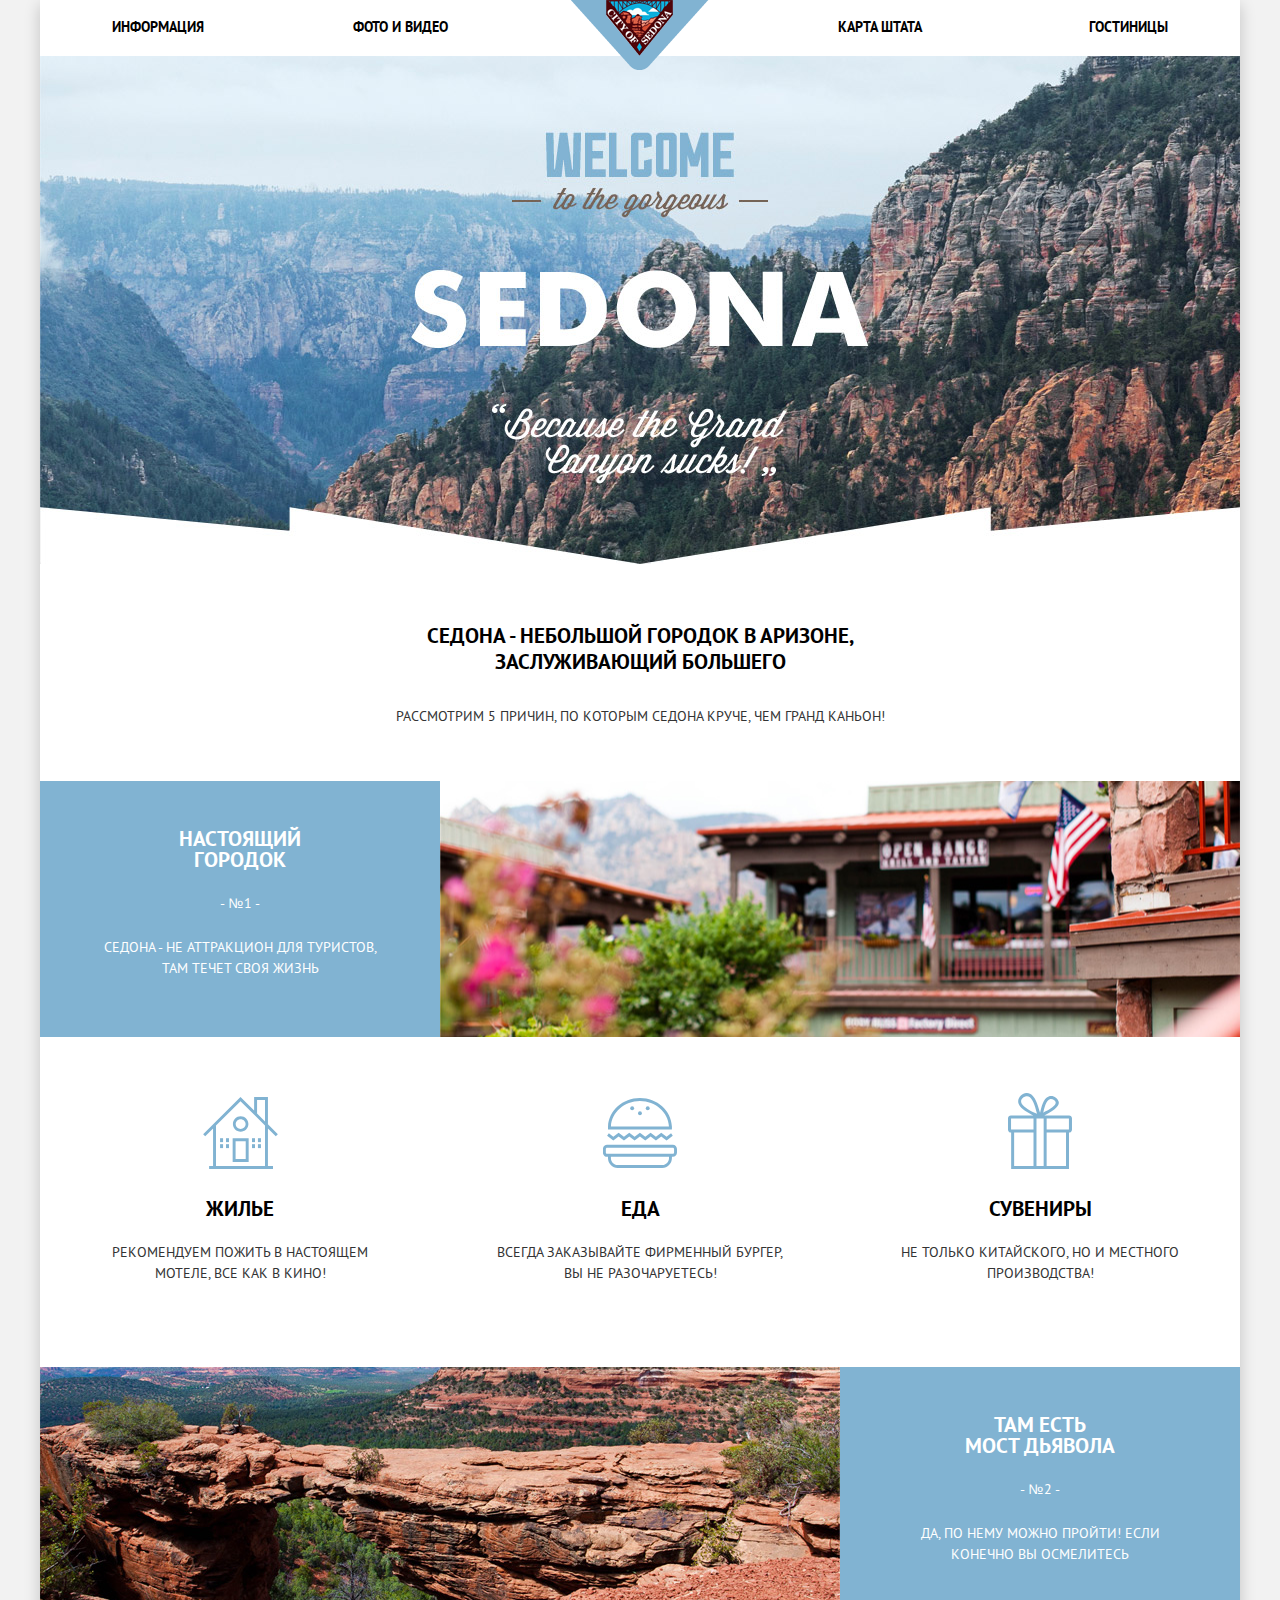
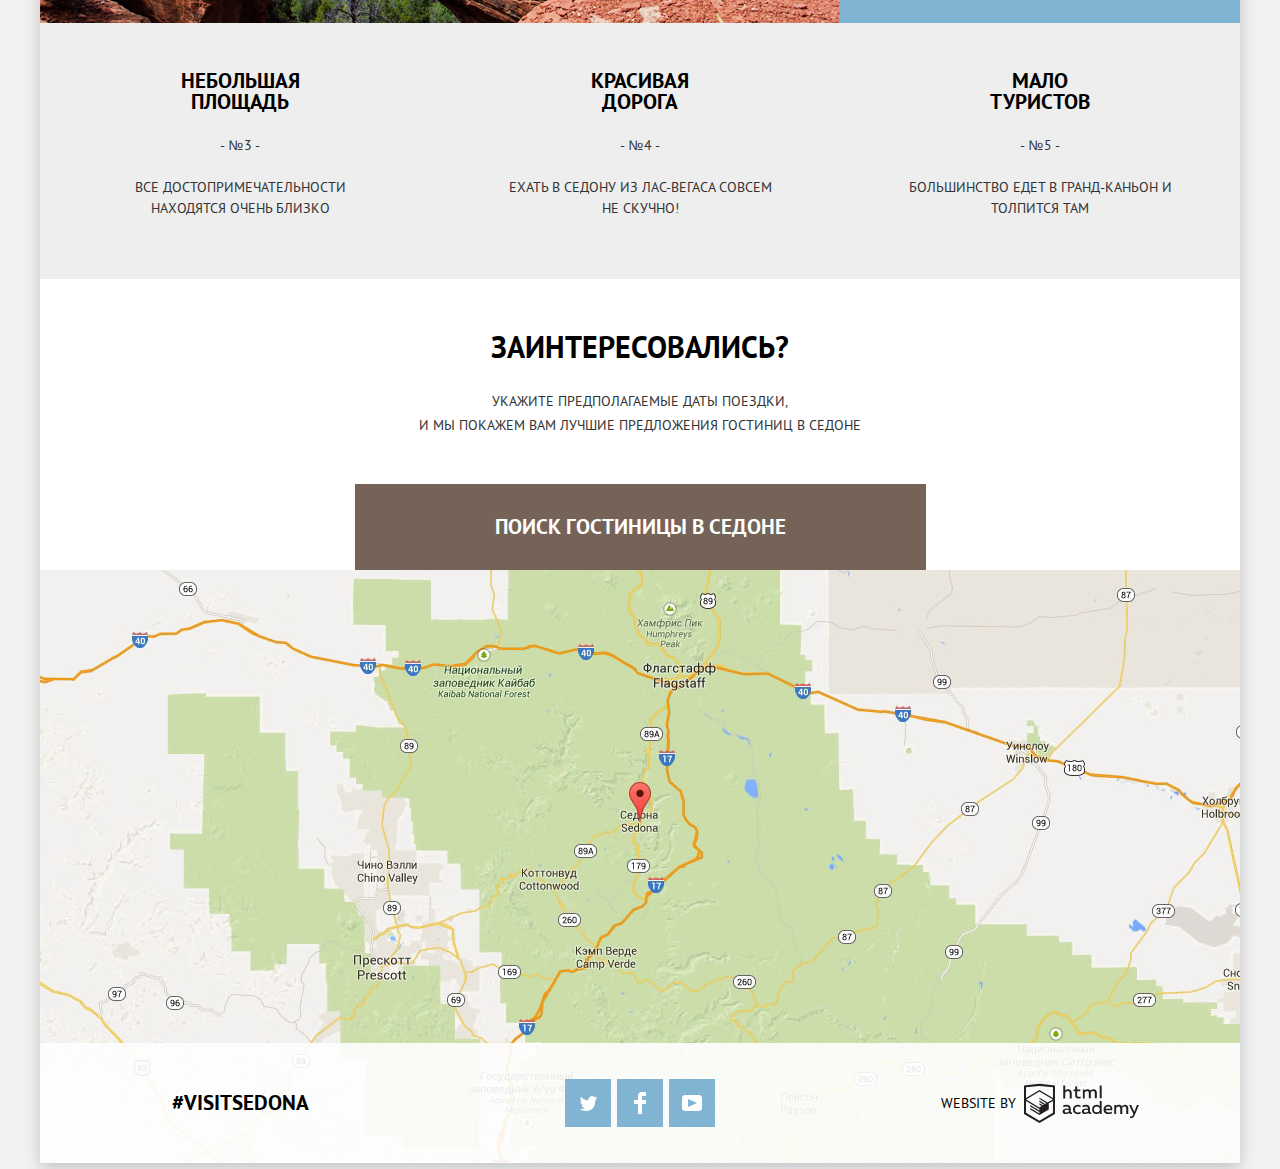
==== commit 7e709058: "прикрутил JavaScript для модального окна" ====
--- a/index.html
+++ b/index.html
@@ -149,28 +149,29 @@
             Карта штата
           </h2>
 
+          <div class="form-wrapper modal-show">
             <form class="find-hotel-form" action="https://echo.htmlacademy.ru" method="post">
               <div class="find-hotel-wrapper">
                 <p class="check-in">
                   <label for="check-in">Дата заезда:</label>
-                  <input type="text" name="check-in" id="check-in" placeholder="24 апреля 2016">
+                  <input type="text" name="check-in" id="check-in" value="24 апреля 2016">
                   <button type="button" class="btn-calendar"><span class="visually-hidden">Календарь</span></button>
                 </p>
                 <p class="check-out">
                   <label for="check-out">Дата выезда:</label>
-                  <input type="text" name="check-out" id="check-out" placeholder="4 июля 2016">
+                  <input type="text" name="check-out" id="check-out" value="4 июля 2017">
                   <button type="button" class="btn-calendar"><span class="visually-hidden">Календарь</span></button>
                 </p>
                 <div class="wrapper">
                   <p class="adults">
                     <label for="adults">Взрослые:</label>
-                    <input type="text" name="adults" id="adults" placeholder="2">
+                    <input type="text" name="adults" id="adults" value="2">
                     <button type="button" class="btn btn-minus"><span class="visually-hidden">минус</span></button>
                     <button type="button" class="btn btn-plus"><span class="visually-hidden">плюс</span></button>
                   </p>
                   <p class="children">
                     <label for="children">Дети:</label>
-                    <input type="text" name="children" id="children" placeholder="0">
+                    <input type="text" name="children" id="children" value="0">
                     <button type="button" class="btn btn-minus"><span class="visually-hidden">минус</span></button>
                     <button type="button" class="btn btn-plus"><span class="visually-hidden">плюс</span></button>
                   </p>
@@ -180,6 +181,8 @@
               </div>
 
             </form>
+          </div>
+
 
           <iframe width="1200" height="593" style="border:0" src="https://www.google.com/maps/embed/v1/place?q=%D0%A1%D0%B5%D0%B4%D0%BE%D0%BD%D0%B0&key=AIzaSyDRhg9KqfWkUhL9L30UhYAd_TtZ0AKrPtI" allowfullscreen></iframe>
         </section>
@@ -214,5 +217,7 @@
           </div>
       </footer>
     </div>
+
+    <script src="js/script.js"></script>
   </body>
 </html>
--- a/css/style.css
+++ b/css/style.css
@@ -224,12 +224,17 @@
 }
 
 .find-hotel-form input {
+  font: inherit;
+  line-height: inherit;
+  text-transform: uppercase;
+
   background-color: #f2f2f2;
-  border: 0;
+  border: 2px solid #f2f2f2;
 }
 
 .find-hotel-form input:hover {
   background-color: #ebebeb;
+  border: 2px solid #ebebeb;
 }
 
 .find-hotel-form input:focus {
@@ -273,7 +278,7 @@
   background-repeat: no-repeat;
 }
 
-.infrastructure p {
+.infrastructure .title {
   font-size: 16px;
   line-height: 21px;
   font-weight: 700;
@@ -433,6 +438,7 @@
   display: inline-block;
   margin: 0;
   padding: 0;
+  vertical-align: bottom;
 }
 
 
@@ -567,6 +573,7 @@
 .real-town span {
   display: inline-block;
   margin-bottom: 23px;
+  vertical-align: middle;
 }
 
 .real-town p {
@@ -678,6 +685,7 @@
 .devil-bridge span {
   display: inline-block;
   margin-bottom: 23px;
+  vertical-align: middle;
 }
 
 .devil-bridge p {
@@ -709,6 +717,7 @@
 .other-item span {
   display: inline-block;
   margin-bottom: 21px;
+  vertical-align: middle;
 }
 
 .other-item p {
@@ -734,6 +743,7 @@
 .find-hotel .popup-button a {
   display: inline-block;
   padding: 30px 140px 30px 140px;
+  vertical-align: middle;
 }
 
 
@@ -748,15 +758,227 @@
   background-position: -250px -150px;
 }
 
-.find-hotel-form {
+@-webkit-keyframes fadeInDown {
+  from {
+    -webkit-transform: translateY(-2000px);
+            transform: translateY(-2000px);
+  }
+
+  to {
+    -webkit-transform: translateY(0);
+            transform: translateY(0);
+  }
+}
+
+@keyframes fadeInDown {
+  from {
+    -webkit-transform: translateY(-2000px);
+            transform: translateY(-2000px);
+  }
+
+  to {
+    -webkit-transform: translateY(0);
+            transform: translateY(0);
+  }
+}
+
+@-webkit-keyframes bounce {
+  from, 20%, 53%, 80%, to {
+    -webkit-animation-timing-function: cubic-bezier(0.215, 0.610, 0.355, 1.000);
+            animation-timing-function: cubic-bezier(0.215, 0.610, 0.355, 1.000);
+    -webkit-transform: translate3d(0,0,0);
+            transform: translate3d(0,0,0);
+  }
+
+  40%, 43% {
+    -webkit-animation-timing-function: cubic-bezier(0.755, 0.050, 0.855, 0.060);
+            animation-timing-function: cubic-bezier(0.755, 0.050, 0.855, 0.060);
+    -webkit-transform: translate3d(0, -30px, 0);
+            transform: translate3d(0, -30px, 0);
+  }
+
+  70% {
+    -webkit-animation-timing-function: cubic-bezier(0.755, 0.050, 0.855, 0.060);
+            animation-timing-function: cubic-bezier(0.755, 0.050, 0.855, 0.060);
+    -webkit-transform: translate3d(0, -15px, 0);
+            transform: translate3d(0, -15px, 0);
+  }
+
+  90% {
+    -webkit-transform: translate3d(0,-4px,0);
+            transform: translate3d(0,-4px,0);
+  }
+}
+
+@keyframes bounce {
+  from, 20%, 53%, 80%, to {
+    -webkit-animation-timing-function: cubic-bezier(0.215, 0.610, 0.355, 1.000);
+            animation-timing-function: cubic-bezier(0.215, 0.610, 0.355, 1.000);
+    -webkit-transform: translate3d(0,0,0);
+            transform: translate3d(0,0,0);
+  }
+
+  40%, 43% {
+    -webkit-animation-timing-function: cubic-bezier(0.755, 0.050, 0.855, 0.060);
+            animation-timing-function: cubic-bezier(0.755, 0.050, 0.855, 0.060);
+    -webkit-transform: translate3d(0, -30px, 0);
+            transform: translate3d(0, -30px, 0);
+  }
+
+  70% {
+    -webkit-animation-timing-function: cubic-bezier(0.755, 0.050, 0.855, 0.060);
+            animation-timing-function: cubic-bezier(0.755, 0.050, 0.855, 0.060);
+    -webkit-transform: translate3d(0, -15px, 0);
+            transform: translate3d(0, -15px, 0);
+  }
+
+  90% {
+    -webkit-transform: translate3d(0,-4px,0);
+            transform: translate3d(0,-4px,0);
+  }
+}
+
+@-webkit-keyframes flipInX {
+  from {
+    -webkit-transform: perspective(400px) rotate3d(1, 0, 0, 90deg);
+            transform: perspective(400px) rotate3d(1, 0, 0, 90deg);
+    -webkit-animation-timing-function: ease-in;
+            animation-timing-function: ease-in;
+    opacity: 0;
+  }
+
+  40% {
+    -webkit-transform: perspective(400px) rotate3d(1, 0, 0, -20deg);
+            transform: perspective(400px) rotate3d(1, 0, 0, -20deg);
+    -webkit-animation-timing-function: ease-in;
+            animation-timing-function: ease-in;
+  }
+
+  60% {
+    -webkit-transform: perspective(400px) rotate3d(1, 0, 0, 10deg);
+            transform: perspective(400px) rotate3d(1, 0, 0, 10deg);
+    opacity: 1;
+  }
+
+  80% {
+    -webkit-transform: perspective(400px) rotate3d(1, 0, 0, -5deg);
+            transform: perspective(400px) rotate3d(1, 0, 0, -5deg);
+  }
+
+  to {
+    -webkit-transform: perspective(400px);
+            transform: perspective(400px);
+  }
+}
+
+@keyframes flipInX {
+  from {
+    -webkit-transform: perspective(400px) rotate3d(1, 0, 0, 90deg);
+            transform: perspective(400px) rotate3d(1, 0, 0, 90deg);
+    -webkit-animation-timing-function: ease-in;
+            animation-timing-function: ease-in;
+    opacity: 0;
+  }
+
+  40% {
+    -webkit-transform: perspective(400px) rotate3d(1, 0, 0, -20deg);
+            transform: perspective(400px) rotate3d(1, 0, 0, -20deg);
+    -webkit-animation-timing-function: ease-in;
+            animation-timing-function: ease-in;
+  }
+
+  60% {
+    -webkit-transform: perspective(400px) rotate3d(1, 0, 0, 10deg);
+            transform: perspective(400px) rotate3d(1, 0, 0, 10deg);
+    opacity: 1;
+  }
+
+  80% {
+    -webkit-transform: perspective(400px) rotate3d(1, 0, 0, -5deg);
+            transform: perspective(400px) rotate3d(1, 0, 0, -5deg);
+  }
+
+  to {
+    -webkit-transform: perspective(400px);
+            transform: perspective(400px);
+  }
+}
+
+@-webkit-keyframes shake {
+  0%,
+  100% {
+    -webkit-transform: translateX(0);
+            transform: translateX(0);
+  }
+
+  10%,
+  30%,
+  50%,
+  70%,
+  90% {
+    -webkit-transform: translateX(-10px);
+            transform: translateX(-10px);
+  }
+
+  20%,
+  40%,
+  60%,
+  80% {
+    -webkit-transform: translateX(10px);
+            transform: translateX(10px);
+  }
+}
+
+@keyframes shake {
+  0%,
+  100% {
+    -webkit-transform: translateX(0);
+            transform: translateX(0);
+  }
+
+  10%,
+  30%,
+  50%,
+  70%,
+  90% {
+    -webkit-transform: translateX(-10px);
+            transform: translateX(-10px);
+  }
+
+  20%,
+  40%,
+  60%,
+  80% {
+    -webkit-transform: translateX(10px);
+            transform: translateX(10px);
+  }
+}
+
+
+
+.form-wrapper {
+  display: none;
   position: absolute;
   padding: 55px 0;
-  width: 568px;
+  width: 570px;
   top: 0;
-  left: 316px;
+  left: 315px;
   -webkit-box-shadow: 0px 7px 15px 0px rgba(0, 0, 0, 0.15);
           box-shadow: 0px 7px 15px 0px rgba(0, 0, 0, 0.15);
 
+  background-color: #ffffff;
+
+}
+
+.modal-show {
+  display: block;
+  -webkit-animation: flipInX 1s;
+          animation: flipInX 1s;
+}
+
+.modal-error {
+  -webkit-animation: shake 0.6s;
+          animation: shake 0.6s;
 }
 
 .find-hotel-wrapper {
@@ -791,6 +1013,8 @@
   position: absolute;
   right: 0;
   background-color: transparent;
+
+  cursor: pointer;
 }
 
 .btn-calendar::before {
@@ -873,7 +1097,8 @@
   -webkit-box-pack: justify;
       -ms-flex-pack: justify;
           justify-content: space-between;
-  width: 226px;
+  width: 188px;
+  padding-right: 38px;
 }
 
 .adults .btn {
@@ -881,8 +1106,10 @@
   height: 38px;
   border: none;
   border-radius: 0;
-  background-color: transparent;
+  background-color: #f2f2f2;
   position: absolute;
+
+  cursor: pointer;
 }
 
 .adults .btn::before , .adults .btn::after {
@@ -920,15 +1147,15 @@
 .adults label {
   -ms-flex-item-align: center;
       align-self: center;
-      margin-right: 40px;
+      margin-right: 78px;
 }
 
 .adults input {
   -webkit-box-sizing: border-box;
           box-sizing: border-box;
-  width: 114px;
+  width: 38px;
   height: 38px;
-  padding: 6px 41px 6px 54px;
+  padding: 6px 9px 6px 13px;
   font-size: 14px;
   line-height: 26px;
 }
@@ -940,7 +1167,8 @@
   -webkit-box-pack: justify;
       -ms-flex-pack: justify;
           justify-content: space-between;
-  width: 179px;
+  width: 141px;
+  padding-right: 38px;
   position: relative;
 }
 
@@ -949,8 +1177,10 @@
   height: 38px;
   border: none;
   border-radius: 0;
-  background-color: transparent;
+  background-color: #f2f2f2;
   position: absolute;
+
+  cursor: pointer;
 }
 
 .children .btn::before , .children .btn::after {
@@ -988,15 +1218,15 @@
 .children label {
   -ms-flex-item-align: center;
       align-self: center;
-      margin-right: 27px;
+      margin-right: 65px;
 }
 
 .children input {
   -webkit-box-sizing: border-box;
           box-sizing: border-box;
-  width: 114px;
+  width: 38px;
   height: 38px;
-  padding: 6px 41px 6px 54px;
+  padding: 6px 9px 6px 13px;
   font-size: 14px;
   line-height: 26px;
 }
@@ -1043,6 +1273,7 @@
 .infrastructure-item .pool {
   display: inline-block;
   position: relative;
+  vertical-align: middle;
 
   margin-bottom: 25px;
   padding-left: 40px;
@@ -1081,6 +1312,7 @@
 .infrastructure-item .parking {
   display: inline-block;
   position: relative;
+  vertical-align: middle;
 
   margin-bottom: 25px;
   padding-left: 40px;
@@ -1119,6 +1351,7 @@
 .infrastructure-item .wi-fi {
   display: inline-block;
   position: relative;
+  vertical-align: middle;
 
   padding-left: 40px;
 
@@ -1165,6 +1398,7 @@
 .apartments .item-hotel {
   display: inline-block;
   position: relative;
+  vertical-align: middle;
 
   margin-bottom: 25px;
   padding-left: 40px;
@@ -1203,6 +1437,7 @@
 .apartments .item-motel {
   display: inline-block;
   position: relative;
+  vertical-align: middle;
 
   margin-bottom: 25px;
   padding-left: 40px;
@@ -1241,6 +1476,7 @@
 .apartments .item-apartments {
   display: inline-block;
   position: relative;
+  vertical-align: middle;
 
   padding-left: 40px;
 
@@ -1326,6 +1562,7 @@
 
 .price-controls label {
   display: inline-block;
+  vertical-align: middle;
 
   font-size: 14px;
   line-height: 30px;
@@ -1391,7 +1628,9 @@
 }
 
 .range-toggle:hover {
-  background: #1c4f80;
+  -webkit-transform: scale(1.1);
+      -ms-transform: scale(1.1);
+          transform: scale(1.1);
 }
 
 .range-toggle-min {
@@ -1497,6 +1736,7 @@
 .sort-button {
   position: relative;
   display: inline-block;
+  vertical-align: middle;
   width: 17px;
   height: 11px;
 }
@@ -1535,14 +1775,6 @@
   background-position: 0 0;
 }
 
-.down-button:hover::before {
-  background-image: url("../img/down-dir-hover.svg");
-}
-
-.down-button:active::before {
-  background-image: url("../img/down-dir-active.svg");
-}
-
 .result-catalog {
   width: 100%;
   background-color: #fefefe;
@@ -1590,38 +1822,64 @@
   display: flex;
   -ms-flex-wrap: wrap;
       flex-wrap: wrap;
-  width: 363px;
+  min-width: 400px;
   padding: 24px 0 31px 0;
 }
 
 .hotel-column h1 {
   width: 100%;
   margin: 0;
-}
-
-.hotel-column .type {
-  min-width: 110px;
-  height: 35px;
-  margin-right: 6px;
-}
-
-.hotel-column .price {
-  width: calc(100% - 116px);
-  height: 35px;
-}
-
-.hotel-column .more-info {
+  margin-bottom: 4px;
+}
+
+.hotel-column .hotel-column-wrapper:first-of-type {
+  display: -webkit-box;
+  display: -ms-flexbox;
+  display: flex;
+  -webkit-box-orient: vertical;
+  -webkit-box-direction: normal;
+      -ms-flex-direction: column;
+          flex-direction: column;
   min-width: 110px;
   margin-right: 6px;
 }
 
+.hotel-column .type {
+  display: block;
+  margin: 0;
+  margin-bottom: 17px;
+}
+
+.hotel-column .hotel-column-wrapper:last-of-type {
+  display: -webkit-box;
+  display: -ms-flexbox;
+  display: flex;
+  -webkit-box-orient: vertical;
+  -webkit-box-direction: normal;
+      -ms-flex-direction: column;
+          flex-direction: column;
+  min-width: 150px;
+}
+
+.hotel-column .price {
+  display: block;
+  margin: 0;
+  margin-bottom: 17px;
+}
+
+
+
 .more-info {
   display: inline-block;
+  vertical-align: middle;
 }
 
 .book {
   display: inline-block;
-}
+  vertical-align: middle;
+}
+
+
 
 .hotel .hotel-photo {
   -webkit-box-ordinal-group: 0;
@@ -1754,6 +2012,7 @@
 
 .copy-link span {
   display: inline-block;
+  vertical-align: middle;
   margin-right: 8px;
 }
 
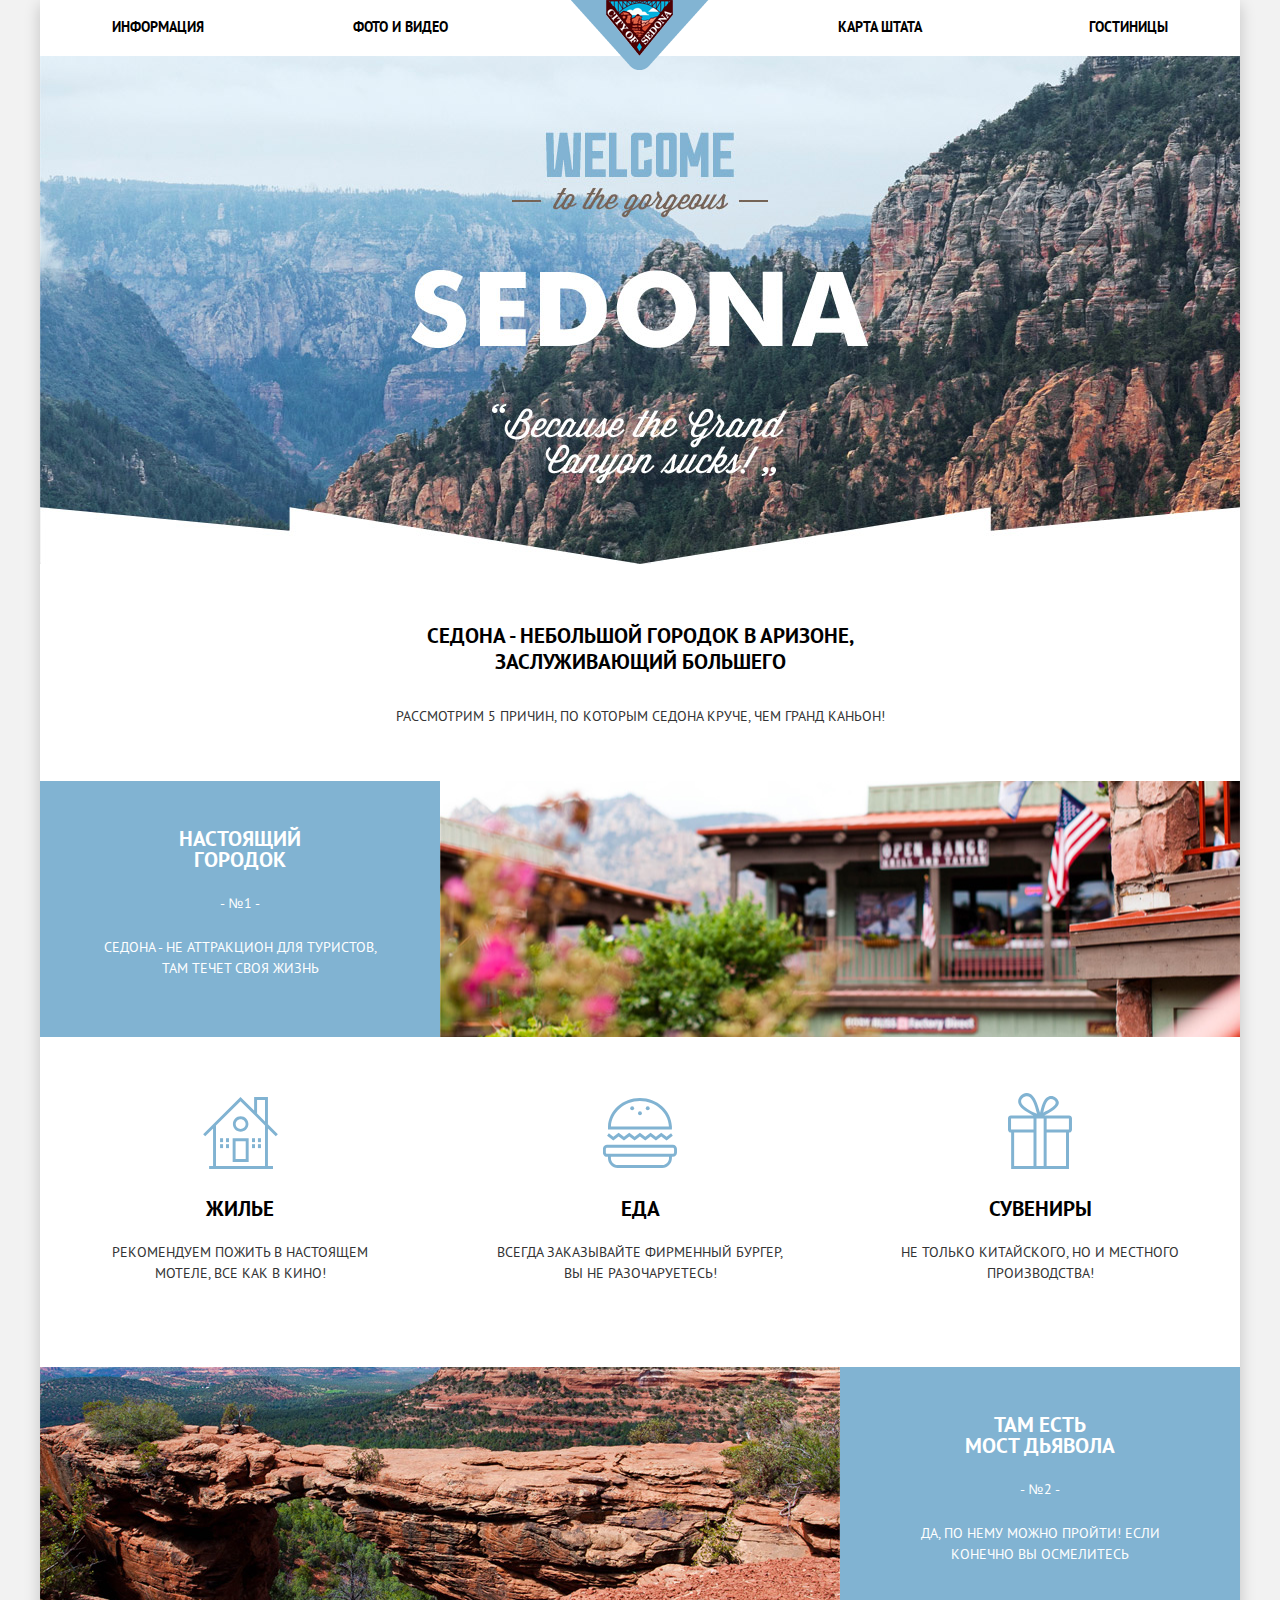
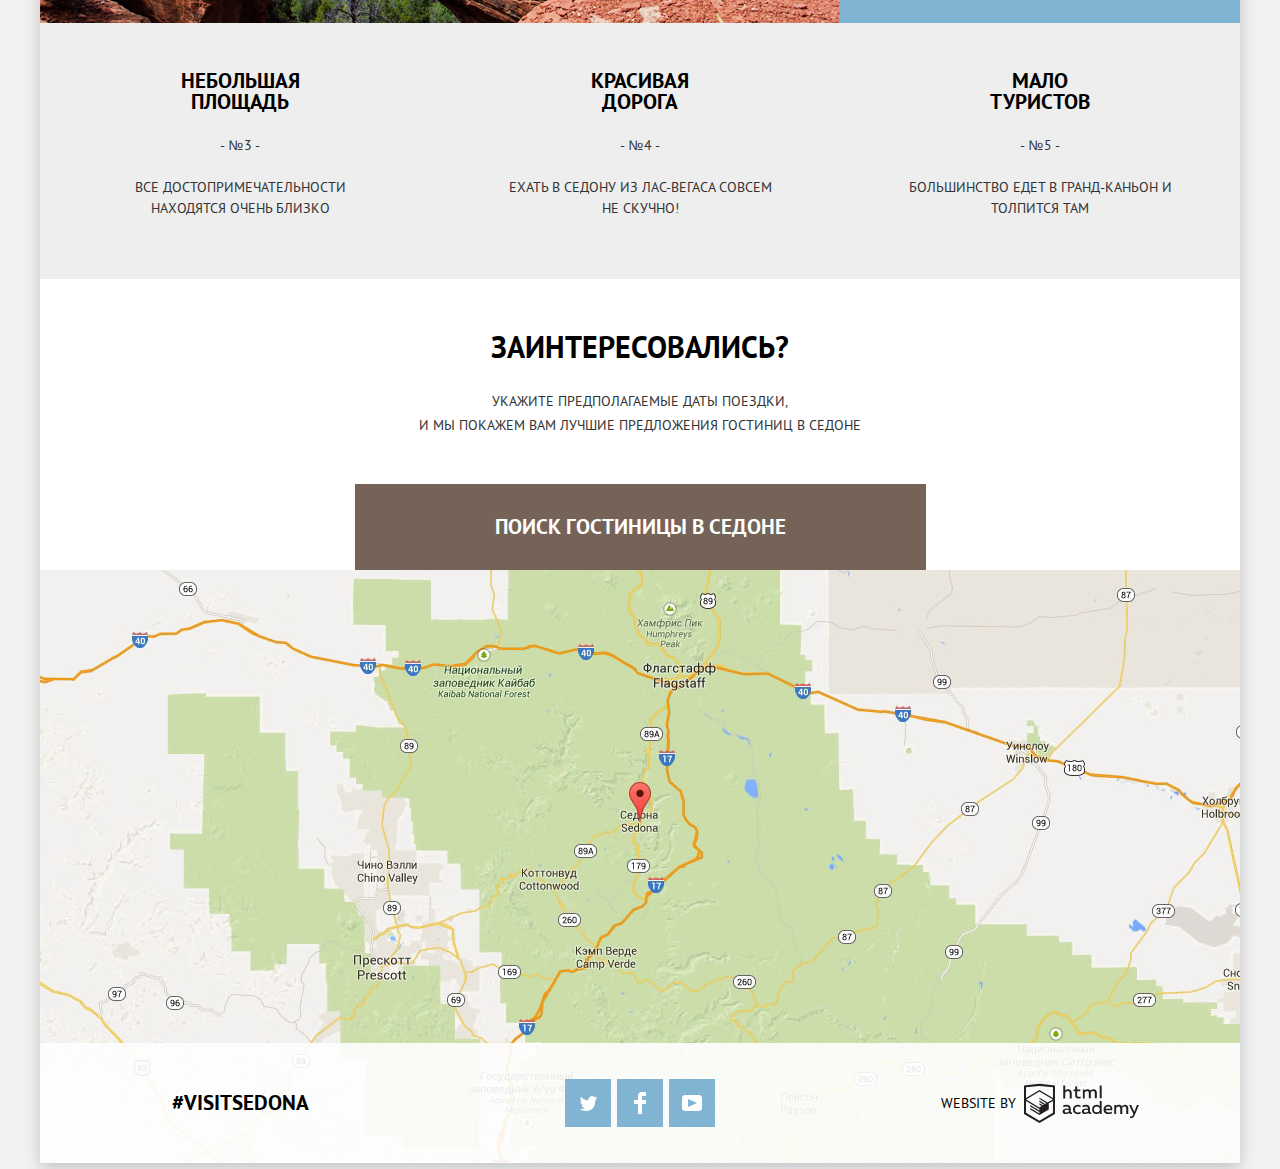
==== commit b74b8db5: "лого сменил на свг" ====
--- a/index.html
+++ b/index.html
@@ -35,7 +35,7 @@
           </nav>
           <div class="logo">
             <a class="logo-link">
-              <img src="img/main-logo.png" width="138" height="70" alt="Логотип сайта Седона">
+              <img src="img/logo.svg" width="138" height="70" alt="Логотип сайта Седона">
             </a>
           </div>
 
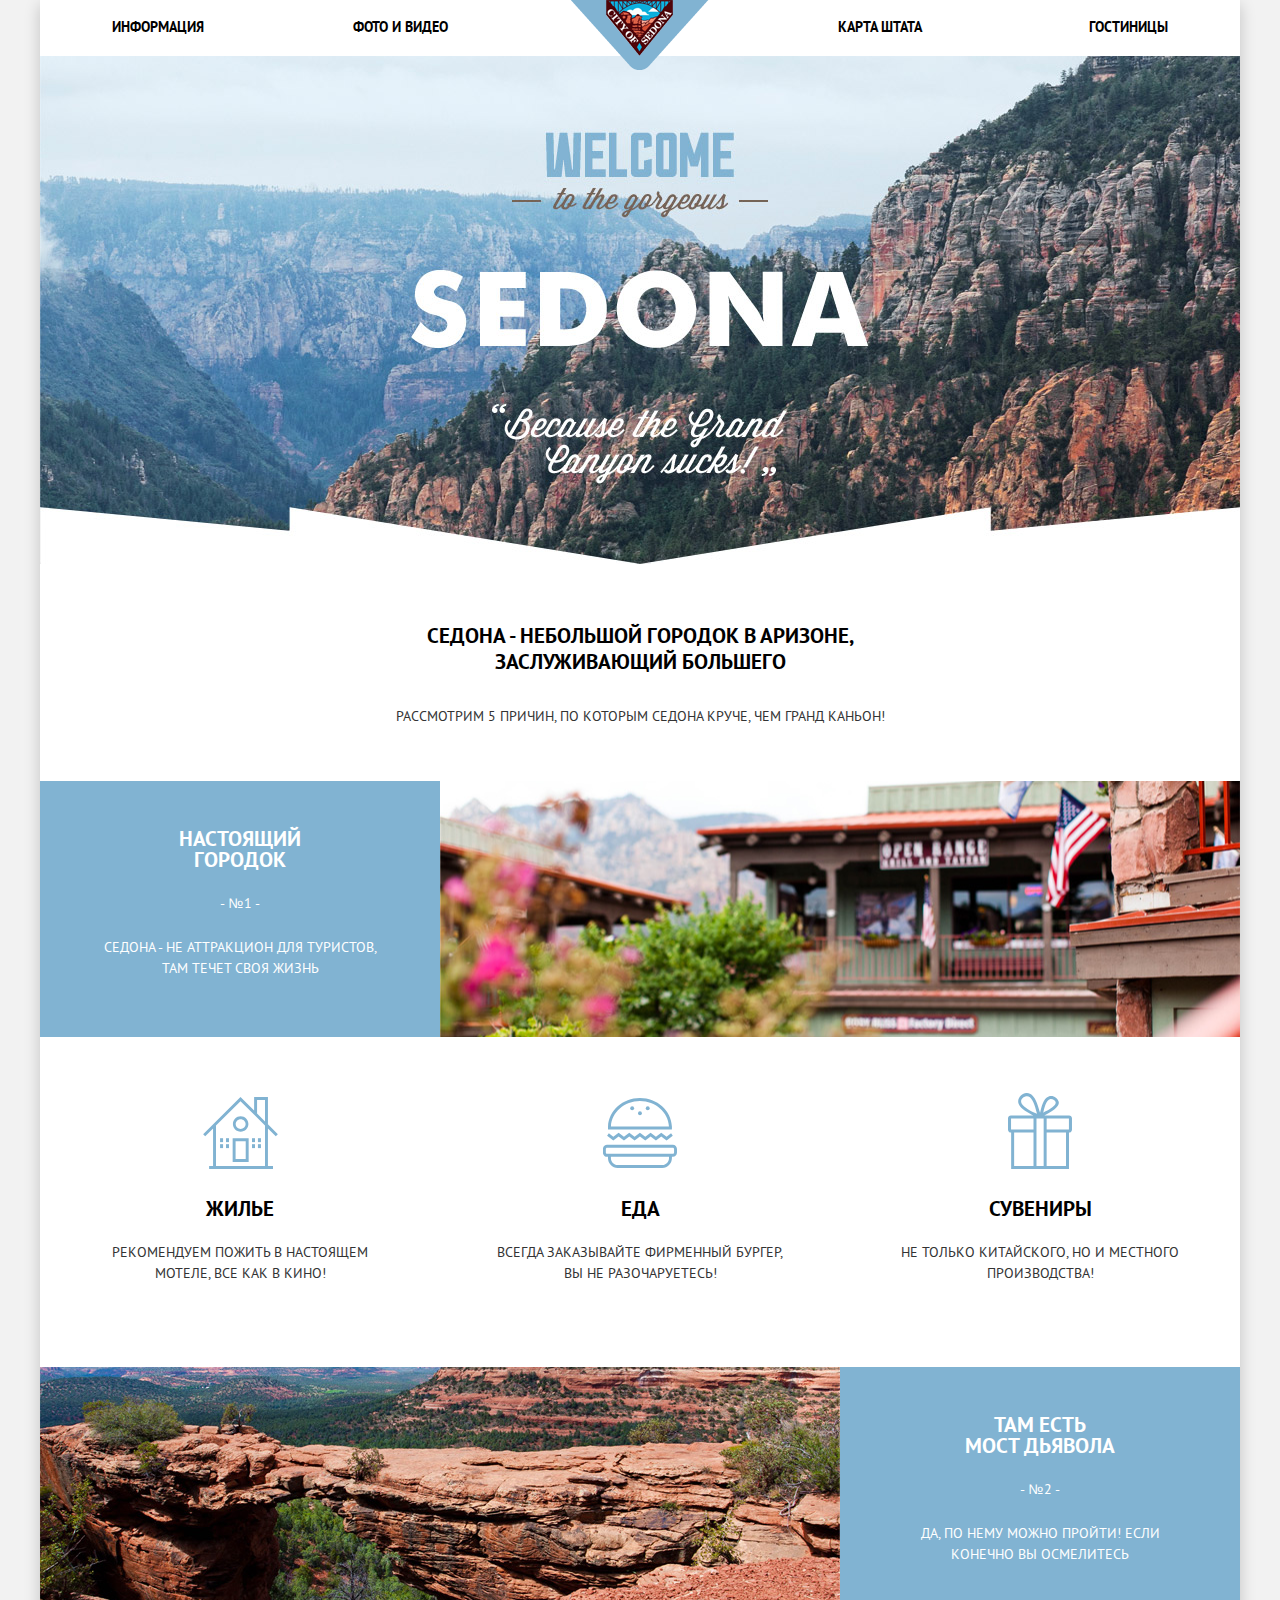
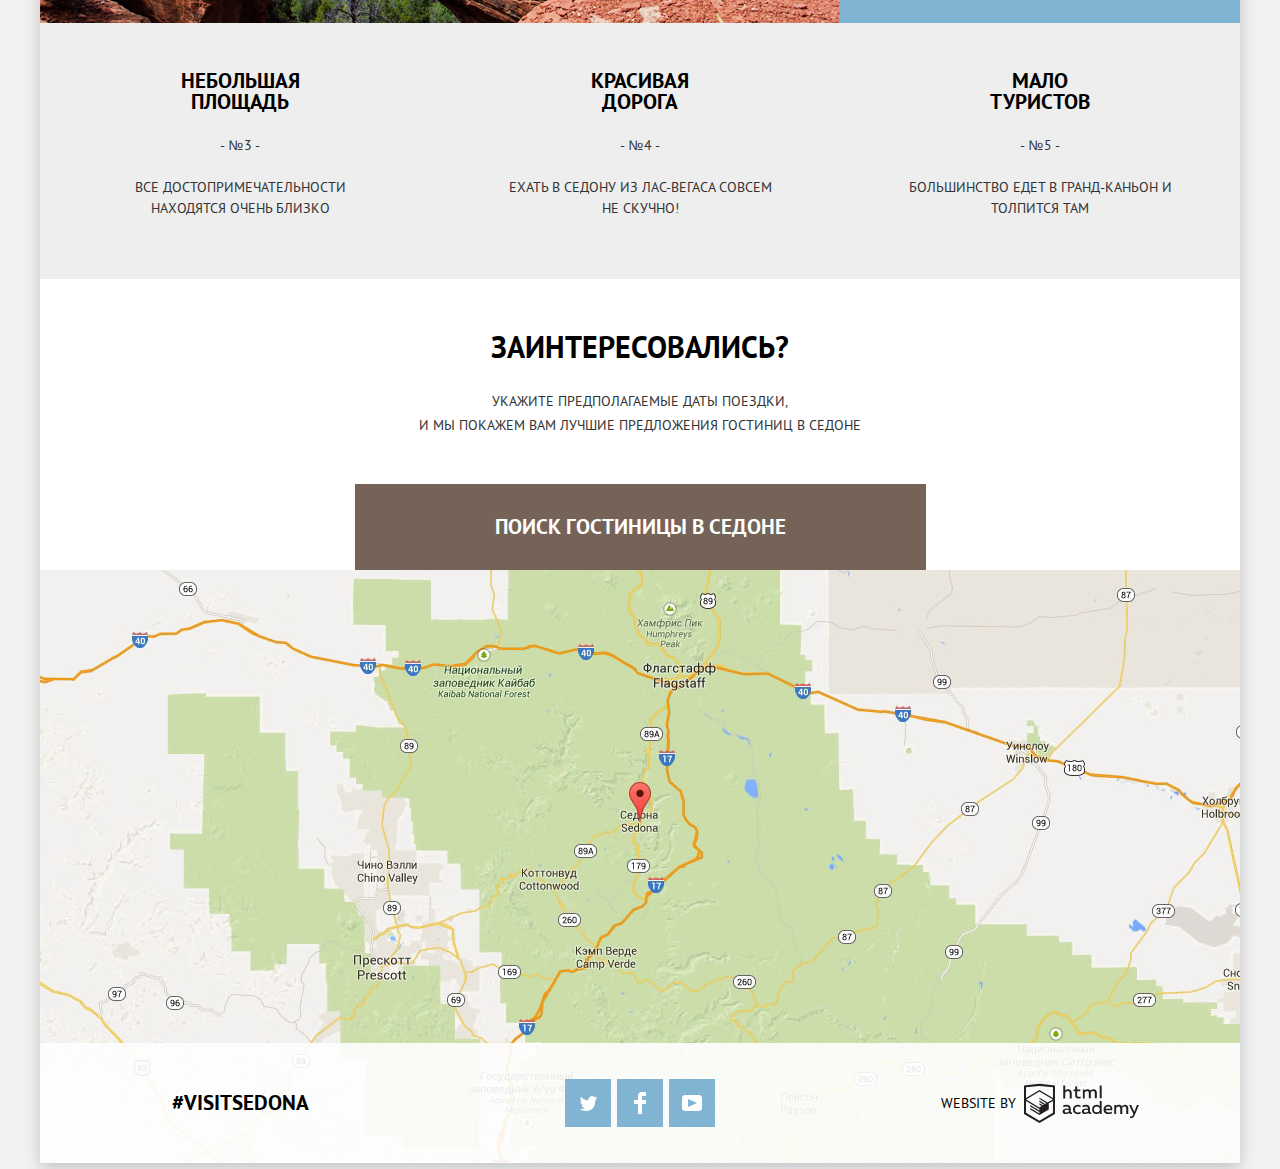
==== commit f77cd2ab: "произведена базовая минимизация стилевых файлов" ====
--- a/index.html
+++ b/index.html
@@ -4,7 +4,7 @@
     <meta charset="utf-8">
     <title>HTML Academy: Седона</title>
     <link href="css/normalize.css" rel="stylesheet">
-    <link href="css/style.css" rel="stylesheet">
+    <link href="css/style.min.css" rel="stylesheet">
   </head>
   <body>
     <div class="body-container">
@@ -35,7 +35,7 @@
           </nav>
           <div class="logo">
             <a class="logo-link">
-              <img src="img/logo.svg" width="138" height="70" alt="Логотип сайта Седона">
+              <img src="img/main-logo.png" width="138" height="70" alt="Логотип сайта Седона">
             </a>
           </div>
 
@@ -218,6 +218,6 @@
       </footer>
     </div>
 
-    <script src="js/script.js"></script>
+    <script src="js/script.min.js"></script>
   </body>
 </html>
--- a/css/style.min.css
+++ b/css/style.min.css
@@ -0,0 +1 @@
+@-webkit-keyframes fadeInDown{0%{-webkit-transform:translateY(-2000px);transform:translateY(-2000px)}to{-webkit-transform:translateY(0);transform:translateY(0)}}@keyframes fadeInDown{0%{-webkit-transform:translateY(-2000px);transform:translateY(-2000px)}to{-webkit-transform:translateY(0);transform:translateY(0)}}@-webkit-keyframes bounce{0%,20%,53%,80%,to{-webkit-animation-timing-function:cubic-bezier(.215,.61,.355,1);animation-timing-function:cubic-bezier(.215,.61,.355,1);-webkit-transform:translate3d(0,0,0);transform:translate3d(0,0,0)}40%,43%{-webkit-animation-timing-function:cubic-bezier(.755,.05,.855,.06);animation-timing-function:cubic-bezier(.755,.05,.855,.06);-webkit-transform:translate3d(0,-30px,0);transform:translate3d(0,-30px,0)}70%{-webkit-animation-timing-function:cubic-bezier(.755,.05,.855,.06);animation-timing-function:cubic-bezier(.755,.05,.855,.06);-webkit-transform:translate3d(0,-15px,0);transform:translate3d(0,-15px,0)}90%{-webkit-transform:translate3d(0,-4px,0);transform:translate3d(0,-4px,0)}}@keyframes bounce{0%,20%,53%,80%,to{-webkit-animation-timing-function:cubic-bezier(.215,.61,.355,1);animation-timing-function:cubic-bezier(.215,.61,.355,1);-webkit-transform:translate3d(0,0,0);transform:translate3d(0,0,0)}40%,43%{-webkit-animation-timing-function:cubic-bezier(.755,.05,.855,.06);animation-timing-function:cubic-bezier(.755,.05,.855,.06);-webkit-transform:translate3d(0,-30px,0);transform:translate3d(0,-30px,0)}70%{-webkit-animation-timing-function:cubic-bezier(.755,.05,.855,.06);animation-timing-function:cubic-bezier(.755,.05,.855,.06);-webkit-transform:translate3d(0,-15px,0);transform:translate3d(0,-15px,0)}90%{-webkit-transform:translate3d(0,-4px,0);transform:translate3d(0,-4px,0)}}@-webkit-keyframes flipInX{0%{-webkit-transform:perspective(400px) rotate3d(1,0,0,90deg);transform:perspective(400px) rotate3d(1,0,0,90deg);-webkit-animation-timing-function:ease-in;animation-timing-function:ease-in;opacity:0}40%{-webkit-transform:perspective(400px) rotate3d(1,0,0,-20deg);transform:perspective(400px) rotate3d(1,0,0,-20deg);-webkit-animation-timing-function:ease-in;animation-timing-function:ease-in}60%{-webkit-transform:perspective(400px) rotate3d(1,0,0,10deg);transform:perspective(400px) rotate3d(1,0,0,10deg);opacity:1}80%{-webkit-transform:perspective(400px) rotate3d(1,0,0,-5deg);transform:perspective(400px) rotate3d(1,0,0,-5deg)}to{-webkit-transform:perspective(400px);transform:perspective(400px)}}@keyframes flipInX{0%{-webkit-transform:perspective(400px) rotate3d(1,0,0,90deg);transform:perspective(400px) rotate3d(1,0,0,90deg);-webkit-animation-timing-function:ease-in;animation-timing-function:ease-in;opacity:0}40%{-webkit-transform:perspective(400px) rotate3d(1,0,0,-20deg);transform:perspective(400px) rotate3d(1,0,0,-20deg);-webkit-animation-timing-function:ease-in;animation-timing-function:ease-in}60%{-webkit-transform:perspective(400px) rotate3d(1,0,0,10deg);transform:perspective(400px) rotate3d(1,0,0,10deg);opacity:1}80%{-webkit-transform:perspective(400px) rotate3d(1,0,0,-5deg);transform:perspective(400px) rotate3d(1,0,0,-5deg)}to{-webkit-transform:perspective(400px);transform:perspective(400px)}}@-webkit-keyframes shake{0%,to{-webkit-transform:translateX(0);transform:translateX(0)}10%,30%,50%,70%,90%{-webkit-transform:translateX(-10px);transform:translateX(-10px)}20%,40%,60%,80%{-webkit-transform:translateX(10px);transform:translateX(10px)}}@keyframes shake{0%,to{-webkit-transform:translateX(0);transform:translateX(0)}10%,30%,50%,70%,90%{-webkit-transform:translateX(-10px);transform:translateX(-10px)}20%,40%,60%,80%{-webkit-transform:translateX(10px);transform:translateX(10px)}}@font-face{font-family:"PT Sans";font-style:normal;font-weight:400;src:url(../fonts/ptsans.woff2) format("woff2"),url(../fonts/ptsans.woff) format("woff")}@font-face{font-family:"PT Sans";font-style:normal;font-weight:700;src:url(../fonts/ptsansbold.woff2) format("woff2"),url(../fonts/ptsansbold.woff) format("woff")}.find-hotel-form input,body{text-transform:uppercase;background-color:#f2f2f2}body{margin:0;padding:0;font-family:"PT Sans",Arial,sans-serif;font-size:14px;font-weight:400;color:#333;text-align:center;line-height:21px}a{text-decoration:none}img{width:100%;height:auto}.body-container{width:1200px;margin:0 auto;-webkit-box-shadow:0 5px 15px 0 rgba(0,0,0,.2);box-shadow:0 5px 15px 0 rgba(0,0,0,.2)}.visually-hidden{position:absolute;clip:rect(0 0 0 0);width:1px;height:1px;margin:-1px}.main-header{font-size:14px;line-height:26px;font-weight:700;color:#000;background-color:#fff}.nav-list{list-style:none}.main-nav a{color:#000}.main-nav a:hover{color:#81b3d2}.main-nav a:active{color:rgba(0,0,0,.3)}.nav-item-current a{color:#666}.welcome{margin:0;padding:0}.intro{font-size:14px;line-height:26px;font-weight:400;color:#333;background-color:#fff}.intro-title{font-size:21px;line-height:26px;font-weight:700;vertical-align:bottom;color:#000}.real-town{font-size:14px;line-height:21px;font-weight:400;color:#fff;background-color:#81b3d2}.devil-bridge h2,.find-hotel b,.more,.more h3,.other h2,.real-town h2{font-size:21px;line-height:21px;font-weight:700;color:#fff}.more{font-size:14px;font-weight:400;color:#333;background-color:#fff}.find-hotel b,.more h3,.other h2{color:#000}.features-list{list-style:none}.devil-bridge,.other{font-size:14px;line-height:21px;font-weight:400;color:#fff;background-color:#81b3d2}.other{color:#333;background-color:#eee}.other-list{list-style:none}.find-hotel{font-size:14px;line-height:24px;font-weight:400;color:#333;background-color:#fff}.find-hotel b{font-size:30px;line-height:36px}.find-hotel-form,.popup-button a{font-size:21px;line-height:26px;font-weight:700;color:#fff;background-color:#766357}.popup-button a:hover{background-color:#604e43}.popup-button a:active{color:rgba(255,255,255,.3);background-color:#503e33}.find-hotel-form{font-size:14px;color:#000;background-color:#fff}.find-hotel-form input{font:inherit;line-height:inherit;border:2px solid #f2f2f2}.find-hotel-form input:hover{background-color:#ebebeb;border:2px solid #ebebeb}.find-hotel-form input:focus{background-color:#fff;border:2px solid #e5e5e5}.find-hotel-button,.hotel-search{color:#fff;background-color:#81b3d2}.find-hotel-button{text-transform:uppercase;border:0;font-size:21px;line-height:26px;font-weight:700}.find-hotel-button:hover{color:#fff;background-color:#669ec0}.find-hotel-button:active{color:rgba(255,255,255,.3);background-color:#5496bd}.hotel-search{font-size:14px;line-height:21px;font-weight:400;background-image:url(../img/hotels.jpg);background-size:100%;background-position:center;background-repeat:no-repeat}.apartments p,.infrastructure .title,.result-find p{font-size:16px;line-height:21px;font-weight:700;color:#fff}.apartments-list,.infrastructure-list{list-style:none}.result{font-size:12px;line-height:18px;font-weight:400;color:#000;background-color:#fefefe}.result-find p{font-size:21px;line-height:26px;color:#000}.catalog-list,.result-list,.sort-buttons-list{list-style:none}.result-item a,.result-item a:active,.result-item a:hover{font-size:12px;line-height:18px;font-weight:400;border-bottom:1px dotted #81b3d2}.result-item a{color:rgba(0,0,0,.3)}.result-item a:active,.result-item a:hover{color:#9cc}.result-item a:active{color:#000;border-bottom:0}.result-item-current a{color:#9cc;border-bottom:0}.catalog-item{font-size:14px;line-height:21px;font-weight:400;color:#000;text-align:left;background-color:#fff}.hotel-name a{font-size:21px;line-height:26px;font-weight:700;color:#000}.hotel-name a:hover{color:#9cc}.hotel-name a:active{color:rgba(0,0,0,.3)}.book a,.more-info a,.rating{padding:4px 17px;font-size:14px;line-height:21px;font-weight:700;color:#fff;background-color:#81b3d2}.more-info a:hover,.social-button:hover{background-color:#669ec0}.more-info a:active{color:rgba(255,255,255,.3);background-color:#5496bd}.book a,.rating{background-color:#766357}.book a:hover{background-color:#604e43}.book a:active{color:rgba(255,255,255,.3);background-color:#503e33}.rating{margin-right:1px;padding:3px 13px 3px 16px;font-weight:400;color:#666;background-color:#f2f2f2}.rating p{display:inline-block;margin:0;padding:0;vertical-align:bottom}.main-footer{background-color:rgba(254,254,254,.9)}.copyright a,.hashtag a{font-size:21px;line-height:26px;font-weight:700;color:#000}.social-button:active{background-color:#5496bd}.copyright a{font-size:14px;font-weight:400}.main-nav .nav-list{display:-webkit-box;display:-ms-flexbox;display:flex;margin:0;padding:0;-webkit-box-align:center;-ms-flex-align:center;align-items:center}.main-nav li{-ms-flex-preferred-size:240px;flex-basis:240px;-webkit-box-sizing:border-box;box-sizing:border-box;padding-top:14px;padding-bottom:16px}.main-nav li:first-child{padding-left:72px;text-align:left}.main-nav li:last-child{padding-right:72px;text-align:right}.main-nav li:nth-child(2){margin-right:240px}.logo{position:absolute;top:0;left:50%;-webkit-transform:translateX(-50%);-ms-transform:translateX(-50%);transform:translateX(-50%)}.welcome{line-height:0}.intro{padding-top:59px;padding-bottom:52px}.intro h2{width:450px;margin:auto auto 28px}.intro p{margin:auto}.real-town{display:-webkit-box;display:-ms-flexbox;display:flex}.real-town .features-text{width:400px;padding-top:47px;padding-bottom:58px}.real-town .features-img{width:800px;background-image:url(../img/sedona-buildings-800-401.jpg);background-repeat:no-repeat;background-position:0 center}.real-town h2{width:124px}.devil-bridge span,.real-town span{display:inline-block;margin-bottom:23px;vertical-align:middle}.more p,.real-town p{width:282px;margin:auto}.more .features-list{margin:0;padding:0;display:-webkit-box;display:-ms-flexbox;display:flex}.more li{-ms-flex-preferred-size:400px;flex-basis:400px;padding-bottom:83px}.devil-bridge h2,.more h3,.real-town h2{margin:auto auto 23px}.more p{width:287px}.more li:first-child{padding-top:60px}.more li:nth-child(2){padding-top:61px}.more li:last-child{padding-top:56px}.more li:first-child::before{content:"";display:block;width:75px;height:72px;background:url(../img/icon-home.svg) no-repeat;margin:0 auto 29px}.more li:nth-child(2)::before{content:"";display:block;width:74px;height:70px;background:url(../img/icon-burger.svg) no-repeat;margin:0 auto 30px}.more li:last-child::before{content:"";display:block;width:64px;height:76px;background:url(../img/icon-gift.svg) no-repeat;margin:0 auto 29px}.features-list{-webkit-box-align:center;-ms-flex-align:center;align-items:center}.devil-bridge,.features-list{display:-webkit-box;display:-ms-flexbox;display:flex}.devil-bridge .features-text{width:400px;padding-top:47px;padding-bottom:58px}.devil-bridge .features-img{width:800px;background-image:url(../img/devils-bridge-800-400.jpg);background-repeat:no-repeat;background-position:0 center}.devil-bridge p{width:304px;margin:auto}.find-hotel-form .check-in,.other .other-list{display:-webkit-box;display:-ms-flexbox;display:flex}.other .other-list{margin:0;padding:47px 0 60px}.other li{-ms-flex-preferred-size:400px;flex-basis:400px}.other-item h2{width:120px;margin:auto auto 23px}.other-item span{display:inline-block;margin-bottom:21px;vertical-align:middle}.other-item p{width:267px;margin:auto}.find-hotel{padding-top:50px;padding-bottom:0}.find-hotel-title{margin:auto auto 24px}.find-hotel-text{margin:auto auto 47px}.find-hotel .popup-button a{display:inline-block;padding:30px 140px;vertical-align:middle}.map{position:relative;width:100%;height:593px;background-color:#cbdda9;background-image:url(../img/map.jpg);background-repeat:no-repeat;background-position:-250px -150px}.form-wrapper{display:none;position:absolute;padding:55px 0;width:570px;top:0;left:315px;-webkit-box-shadow:0 7px 15px 0 rgba(0,0,0,.15);box-shadow:0 7px 15px 0 rgba(0,0,0,.15);background-color:#fff}.modal-show{display:block;-webkit-animation:flipInX .6s;animation:flipInX .6s}.modal-error{-webkit-animation:shake .6s;animation:shake .6s}.find-hotel-wrapper{width:458px;margin:0 auto;text-align:left}.apartments ul,.find-hotel-form p,.hotel-photo a,.infrastructure ul,.result-find p,.result-sort p{margin:0;padding:0}.find-hotel-form .check-in{-webkit-box-pack:justify;-ms-flex-pack:justify;justify-content:space-between;width:100%;margin-bottom:29px;position:relative}.btn-calendar{width:38px;height:38px;border:0;border-radius:0;position:absolute;right:0;background-color:transparent;cursor:pointer}.btn-calendar::before{content:"";position:absolute;top:8px;left:8px;width:21px;height:22px;background:url(../img/calendar.svg) no-repeat}.btn-calendar:hover::before{background:url(../img/calendar-hover.svg) no-repeat}.btn-calendar:active::before{background:url(../img/calendar-active.svg) no-repeat}.check-in label{-ms-flex-item-align:center;align-self:center;margin-right:21px}.adults input,.check-in input,.check-out input,.children input{-webkit-box-sizing:border-box;box-sizing:border-box;width:346px;height:38px;padding:6px 41px 6px 13px;font-size:14px;line-height:26px}.find-hotel-form .check-out{width:100%;margin-bottom:30px;position:relative}.adults label,.check-out label,.children label{-ms-flex-item-align:center;align-self:center;margin-right:17px}.find-hotel-form .adults,.find-hotel-form .check-out,.find-hotel-form .wrapper{display:-webkit-box;display:-ms-flexbox;display:flex;-webkit-box-pack:justify;-ms-flex-pack:justify;justify-content:space-between}.find-hotel-form .wrapper{margin-bottom:54px}.find-hotel-form .adults{position:relative;width:188px;padding-right:38px}.adults .btn{width:38px;height:38px;border:0;border-radius:0;background-color:#f2f2f2;position:absolute;cursor:pointer}.adults .btn::after,.adults .btn::before{content:"";position:absolute;top:18px;left:13px;width:11px;height:3px;background-color:#a9a9a9}.adults .btn-plus::after{-webkit-transform:rotate(90deg);-ms-transform:rotate(90deg);transform:rotate(90deg)}.adults .btn:hover::after,.adults .btn:hover::before{background-color:#000}.adults .btn:active::after,.adults .btn:active::before{background-color:#81b3d2}.adults .btn-minus{right:76px}.adults .btn-plus{right:0}.adults label,.children label{margin-right:78px}.adults input,.children input{width:38px;padding:6px 9px 6px 13px}.find-hotel-form .children{display:-webkit-box;display:-ms-flexbox;display:flex;-webkit-box-pack:justify;-ms-flex-pack:justify;justify-content:space-between;width:141px;padding-right:38px;position:relative}.children .btn{width:38px;height:38px;border:0;border-radius:0;background-color:#f2f2f2;position:absolute;cursor:pointer}.children .btn::after,.children .btn::before{content:"";position:absolute;top:18px;left:13px;width:11px;height:3px;background-color:#a9a9a9}.children .btn-plus::after{-webkit-transform:rotate(90deg);-ms-transform:rotate(90deg);transform:rotate(90deg)}.children .btn:hover::after,.children .btn:hover::before{background-color:#000}.children .btn:active::after,.children .btn:active::before{background-color:#81b3d2}.children .btn-minus{right:76px}.children .btn-plus{right:0}.children label{margin-right:65px}.find-hotel-button{width:100%;padding-top:16px;padding-bottom:16px}.hotels-main{text-align:left}.hotel-search-container{width:1056px;margin:auto;padding-top:11px;padding-bottom:31px}.search-form{display:-webkit-box;display:-ms-flexbox;display:flex;margin:0}.infrastructure{margin-right:119px}.infrastructure .title{margin-bottom:25px}.infrastructure-item .parking,.infrastructure-item .pool{display:inline-block;position:relative;vertical-align:middle;margin-bottom:25px;padding-left:40px;cursor:pointer}.item-apartments input[type=checkbox]+.checkbox-indicator,.item-hotel input[type=checkbox]+.checkbox-indicator,.item-motel input[type=checkbox]+.checkbox-indicator,.parking input[type=checkbox]+.checkbox-indicator,.pool input[type=checkbox]+.checkbox-indicator,.wi-fi input[type=checkbox]+.checkbox-indicator{position:absolute;left:0;width:26px;height:23px;background-color:red;background:url(../img/checkbox-off.svg) no-repeat}.pool input[type=checkbox]:checked+.checkbox-indicator{background:url(../img/checkbox-on.svg) no-repeat}.pool input[type=checkbox]:disabled+.checkbox-indicator{background:url(../img/checkbox-off-disabled.svg) no-repeat}.item-apartments input[type=checkbox]:disabled:checked+.checkbox-indicator,.item-hotel input[type=checkbox]:disabled:checked+.checkbox-indicator,.item-motel input[type=checkbox]:disabled:checked+.checkbox-indicator,.parking input[type=checkbox]:disabled:checked+.checkbox-indicator,.pool input[type=checkbox]:disabled:checked+.checkbox-indicator,.wi-fi input[type=checkbox]:disabled:checked+.checkbox-indicator{background:url(../img/checkbox-on-disabled.svg) no-repeat}.pool input[type=checkbox]:focus+.checkbox-indicator{outline:thin dotted;outline:5px auto -webkit-focus-ring-color}.parking input[type=checkbox]:checked+.checkbox-indicator{background:url(../img/checkbox-on.svg) no-repeat}.parking input[type=checkbox]:disabled+.checkbox-indicator{background:url(../img/checkbox-off-disabled.svg) no-repeat}.parking input[type=checkbox]:focus+.checkbox-indicator{outline:thin dotted;outline:5px auto -webkit-focus-ring-color}.infrastructure-item .wi-fi{display:inline-block;position:relative;vertical-align:middle;padding-left:40px;cursor:pointer}.wi-fi input[type=checkbox]:checked+.checkbox-indicator{background:url(../img/checkbox-on.svg) no-repeat}.wi-fi input[type=checkbox]:disabled+.checkbox-indicator{background:url(../img/checkbox-off-disabled.svg) no-repeat}.wi-fi input[type=checkbox]:focus+.checkbox-indicator{outline:thin dotted;outline:5px auto -webkit-focus-ring-color}.apartments .title{margin-bottom:25px}.apartments .item-hotel,.apartments .item-motel{display:inline-block;position:relative;vertical-align:middle;margin-bottom:25px;padding-left:40px;cursor:pointer}.item-hotel input[type=checkbox]:checked+.checkbox-indicator{background:url(../img/checkbox-on.svg) no-repeat}.item-hotel input[type=checkbox]:disabled+.checkbox-indicator{background:url(../img/checkbox-off-disabled.svg) no-repeat}.item-hotel input[type=checkbox]:focus+.checkbox-indicator{outline:thin dotted;outline:5px auto -webkit-focus-ring-color}.item-motel input[type=checkbox]:checked+.checkbox-indicator{background:url(../img/checkbox-on.svg) no-repeat}.item-motel input[type=checkbox]:disabled+.checkbox-indicator{background:url(../img/checkbox-off-disabled.svg) no-repeat}.item-motel input[type=checkbox]:focus+.checkbox-indicator{outline:thin dotted;outline:5px auto -webkit-focus-ring-color}.apartments .item-apartments{display:inline-block;position:relative;vertical-align:middle;padding-left:40px;cursor:pointer}.item-apartments input[type=checkbox]:checked+.checkbox-indicator{background:url(../img/checkbox-on.svg) no-repeat}.item-apartments input[type=checkbox]:disabled+.checkbox-indicator{background:url(../img/checkbox-off-disabled.svg) no-repeat}.item-apartments input[type=checkbox]:focus+.checkbox-indicator{outline:thin dotted;outline:5px auto -webkit-focus-ring-color}.filter-range{display:-webkit-box;display:-ms-flexbox;display:flex;-webkit-box-orient:vertical;-webkit-box-direction:normal;-ms-flex-direction:column;flex-direction:column;width:318px;margin-left:auto;padding-top:15px}.filter-range-title{margin-bottom:11px;font-weight:700;font-size:16px;line-height:21px}.price-controls{position:relative;height:32px;margin-bottom:20px;font-size:0;border:2px solid #fff;border-radius:2px}.price-controls::after{content:"";position:absolute;top:50%;left:50%;width:2px;height:22px;background:#fff;-webkit-transform:translate(-50%,-50%);-ms-transform:translate(-50%,-50%);transform:translate(-50%,-50%)}.price-controls label{display:inline-block;font-size:14px;line-height:30px;vertical-align:top;cursor:pointer}.price-controls .min-price{width:90px;padding-left:65px}.price-controls .max-price{width:100px;padding-left:57px}.price-controls input{width:50px;height:30px;margin:0;color:inherit;font:inherit;background:0 0;border:0}.range-controls{position:relative;margin-bottom:32px}.range-controls .scale{height:2px;background:rgba(255,255,255,.3)}.range-controls .bar{width:80%;height:2px;background:#fff}.range-toggle{position:absolute;top:-9px;width:4px;height:4px;background:#ababab;border:8px solid #fff;border-radius:50%;-webkit-box-shadow:0 2px 1px 0 rgba(0,1,1,.2);box-shadow:0 2px 1px 0 rgba(0,1,1,.2);cursor:pointer}.range-toggle:hover{-webkit-transform:scale(1.1);-ms-transform:scale(1.1);transform:scale(1.1)}.range-toggle-min{left:0}.range-toggle-max{left:80%}.btn-transparent{display:block;margin:0 auto;padding:6px 34px;font-size:14px;line-height:21px;color:#fff;text-transform:uppercase;background:0 0;border:2px solid #fff;border-radius:2px;cursor:pointer}.btn-transparent:hover{color:#000;background:#fff}.result-container{display:-webkit-box;display:-ms-flexbox;display:flex;width:1056px;margin:auto;-webkit-box-pack:start;-ms-flex-pack:start;justify-content:flex-start;-webkit-box-align:center;-ms-flex-align:center;align-items:center}.result-find{min-width:135px;padding:30px 0;margin-right:29px;text-align:left}.result-sort{min-width:75px;margin:0 40px 0 0}.result-list,.result-sort{padding:36px 0 32px}.result-list ul{display:-webkit-box;display:-ms-flexbox;display:flex}.result-list li{min-width:81px}.sort-buttons-container{margin-left:auto;min-width:34px;margin-right:1px;line-height:12px}.sort-buttons-list{display:-webkit-box;display:-ms-flexbox;display:flex;margin:0;padding:0}.sort-button{position:relative;display:inline-block;vertical-align:middle;width:17px;height:11px}.down-button::before,.up-button::before{content:"";position:absolute;width:11px;height:10px;background-repeat:no-repeat;background-position:0 0}.up-button::before{top:1px;background-image:url(../img/up-dir.svg)}.up-button:hover::before{background-image:url(../img/up-dir-hover.svg)}.up-button:active::before{background-image:url(../img/up-dir-active.svg)}.down-button::before{left:6px;background-image:url(../img/down-dir-active.svg)}.result-catalog{width:100%;background-color:#fefefe}.result-catalog .catalog-list,.result-list ul{margin:0;padding:0;list-style:none}.result-catalog li{border-top:1px solid #e5e5e5}.result-catalog li:last-child{border-bottom:1px solid #e5e5e5}.hotel-container{width:1056px;margin:auto}.catalog-item,.hotel{display:-webkit-box;display:-ms-flexbox;display:flex}.hotel .hotel-rating{margin-left:auto;padding:29px 0 30px}.hotel .hotel-column{display:-webkit-box;display:-ms-flexbox;display:flex;-ms-flex-wrap:wrap;flex-wrap:wrap;min-width:400px;padding:24px 0 31px}.hotel-column h1{width:100%;margin:0 0 4px}.hotel-column .hotel-column-wrapper:first-of-type{display:-webkit-box;display:-ms-flexbox;display:flex;-webkit-box-orient:vertical;-webkit-box-direction:normal;-ms-flex-direction:column;flex-direction:column;min-width:110px;margin-right:6px}.hotel-column .price,.hotel-column .type{display:block;margin:0 0 17px}.hotel-column .hotel-column-wrapper:last-of-type{display:-webkit-box;display:-ms-flexbox;display:flex;-webkit-box-orient:vertical;-webkit-box-direction:normal;-ms-flex-direction:column;flex-direction:column;min-width:150px}.book,.more-info{display:inline-block;vertical-align:middle}.hotel .hotel-photo{-webkit-box-ordinal-group:0;-ms-flex-order:-1;order:-1;margin-right:30px;padding:30px 0}.hotel-photo img{display:block}.hotel-rating{-webkit-box-orient:vertical;-webkit-box-direction:normal;-ms-flex-direction:column;flex-direction:column;-webkit-box-pack:justify;-ms-flex-pack:justify;justify-content:space-between;height:91px}.hotel-rating,.hotel-rating .stars-count{display:-webkit-box;display:-ms-flexbox;display:flex}.stars-count svg:first-of-type{margin-left:auto}.stars-count svg:not(:last-of-type){padding-right:6px}.hotels-footer,.main-footer{-webkit-box-align:center;-ms-flex-align:center;align-items:center}.main-footer{display:-webkit-box;display:-ms-flexbox;display:flex;position:relative;margin-top:-120px}.hotels-footer div,.main-footer div{-ms-flex-preferred-size:400px;flex-basis:400px;margin:auto}.hotels-footer{background-color:#fefefe}.hotels-footer,.social-button,.social-list{display:-webkit-box;display:-ms-flexbox;display:flex}.social-list{-ms-flex-wrap:wrap;flex-wrap:wrap;margin:36px auto;padding:0;list-style:none;width:150px;-webkit-box-pack:justify;-ms-flex-pack:justify;justify-content:space-between}.social-button{-webkit-box-align:center;-ms-flex-align:center;align-items:center;-webkit-box-pack:center;-ms-flex-pack:center;justify-content:center;width:46px;height:48px;background-color:#81b3d2}.social-button:focus path{fill:rgba(136,182,209,.3)}.copy-link{display:-webkit-box;display:-ms-flexbox;display:flex;-webkit-box-pack:center;-ms-flex-pack:center;justify-content:center;-webkit-box-align:center;-ms-flex-align:center;align-items:center}.copy-link span{display:inline-block;vertical-align:middle;margin-right:8px}.copy-link:hover path{fill:#81b3d2}.copy-link:active path{fill:#bdbbbc}